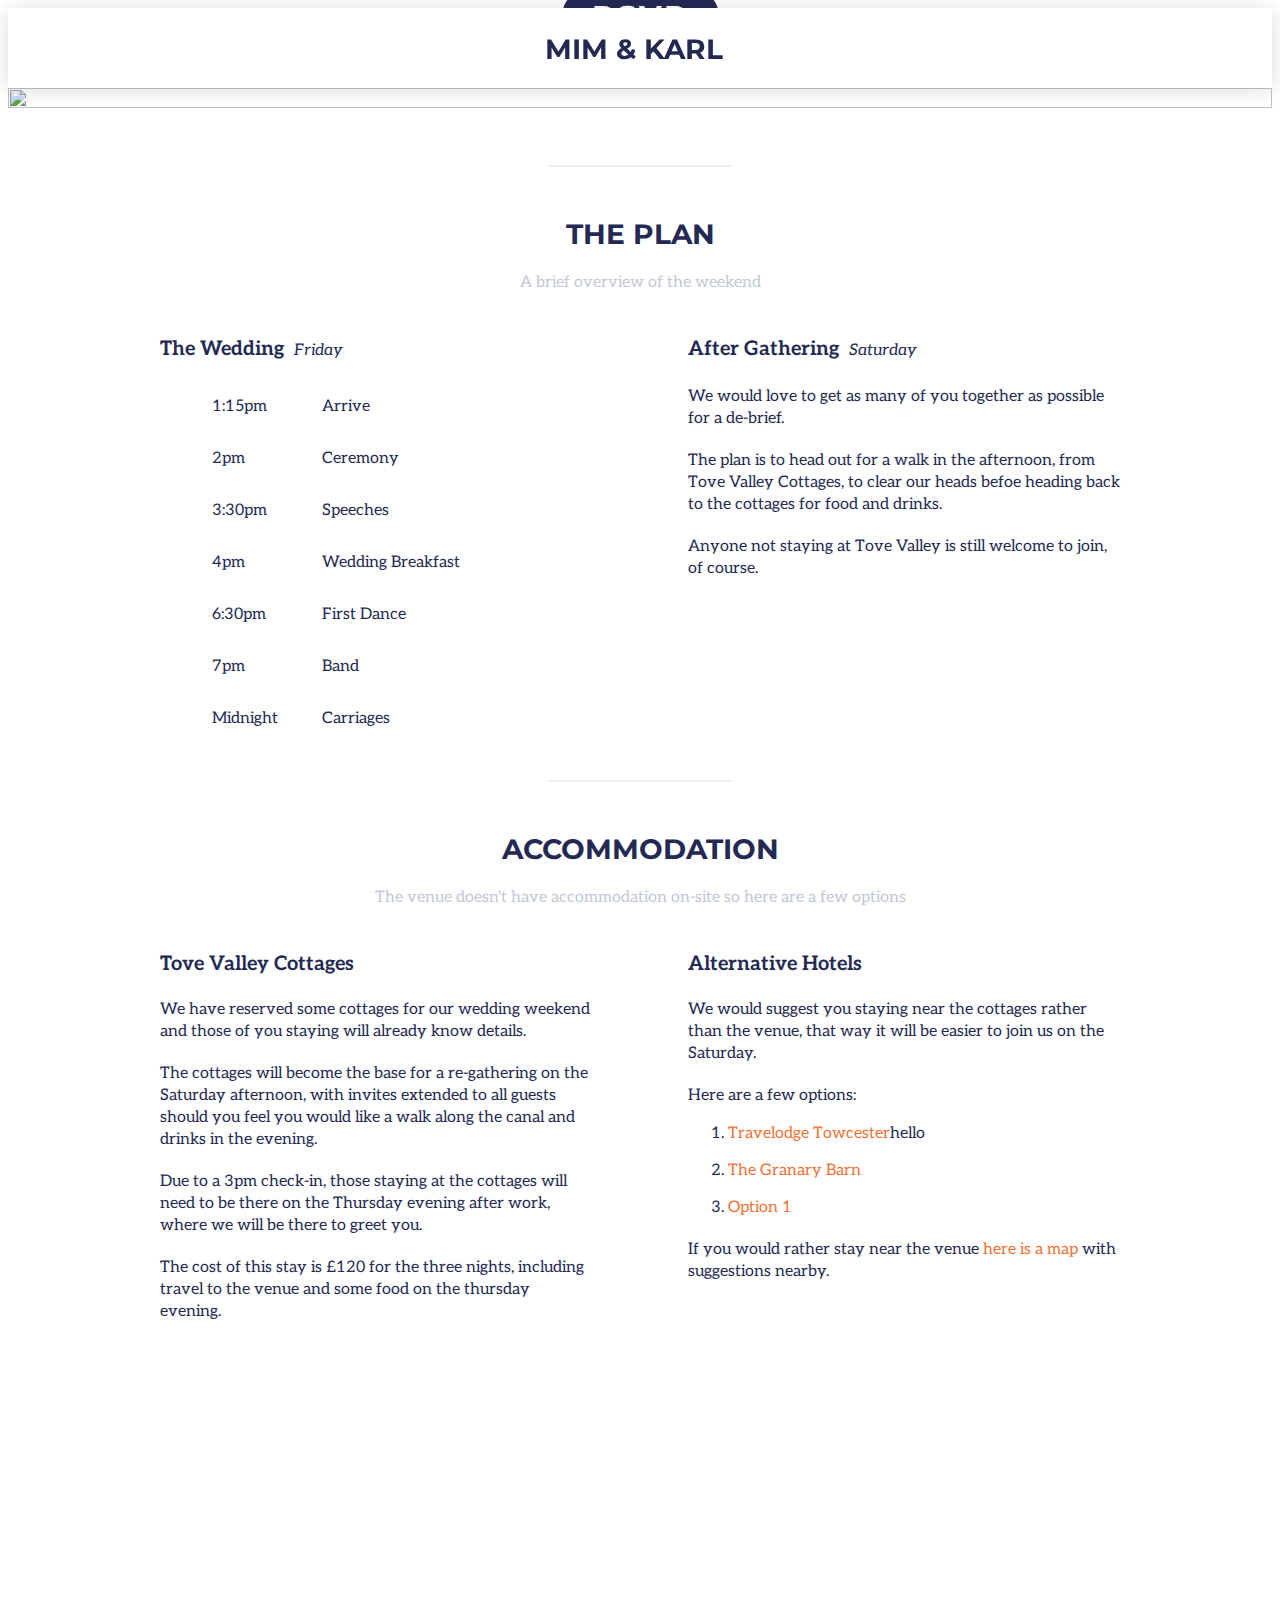
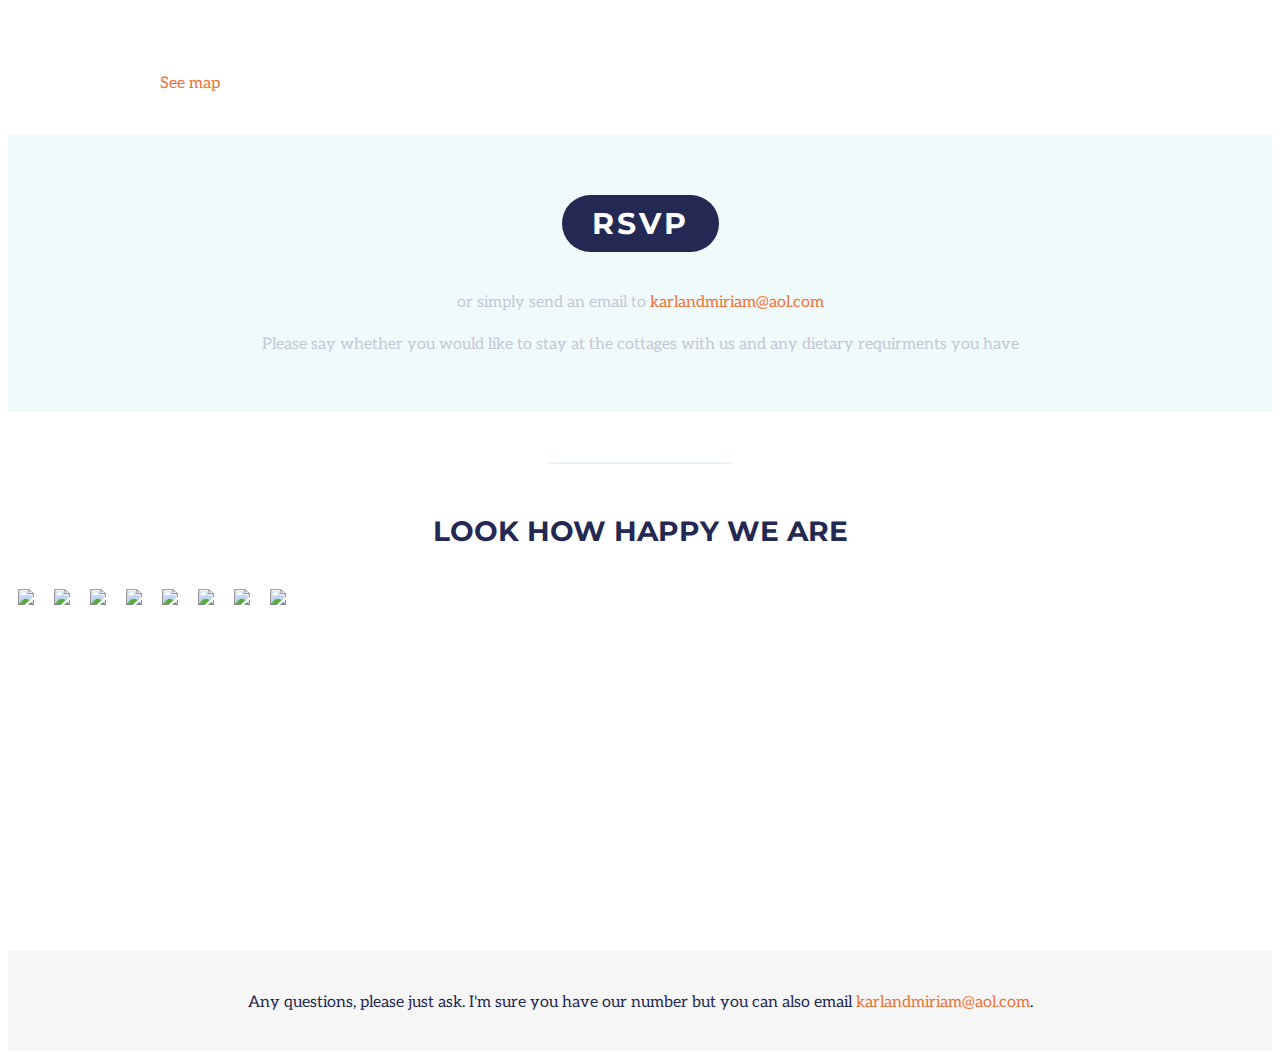
==== mimkarlwedding/index.html @ dcbc71f7 "Add files via upload" ====
<!DOCTYPE html>
<html lang="en" dir="ltr">
  <head>
    <meta charset="utf-8" name="viewport" content="width=device-width">
    <title>Mim & Karl's Wedding</title>
    <link rel="stylesheet" href="css/normalize.css">
    <link rel="stylesheet" href="css/styles.css">
  </head>
  <body>

    <div id="main-menu">
      <!-- <div class="main-menu-containers"><svg id="burger-menu"><path d="M20.2285714,17 L3.77142857,17 C3.06171429,17 3,17.447 3,18 C3,18.553 3.06171429,19 3.77142857,19 L20.2285714,19 C20.9382857,19 21,18.553 21,18 C21,17.447 20.9382857,17 20.2285714,17 Z M20.2285714,11 L3.77142857,11 C3.06171429,11 3,11.447 3,12 C3,12.553 3.06171429,13 3.77142857,13 L20.2285714,13 C20.9382857,13 21,12.553 21,12 C21,11.447 20.9382857,11 20.2285714,11 Z M3.77142857,7 L20.2285714,7 C20.9382857,7 21,6.553 21,6 C21,5.447 20.9382857,5 20.2285714,5 L3.77142857,5 C3.06171429,5 3,5.447 3,6 C3,6.553 3.06171429,7 3.77142857,7 Z"></path></svg></div> -->
      <div class="main-menu-containers"><div class="menu-icon"><i class="fa fa-bars" aria-hidden="true"></i></div></div>
      <div class="main-menu-containers"><h1><a class="page-title" href="index.html">MIM & KARL</a></h1></div>
      <div class="main-menu-containers"><div id="countdown"></div></div>
    </div>

    <div id="main-banner">
      <div class="button-text-container">
        <h3>Friday 9th April 2021<br>Dodmoor House<br>Northamptonshire<br>NN7 4TA</h3>
        <button>RSVP</button>
      </div>
      <img id="hero-image" src="images/CanalIllustrationOrangeBridge1copy@4x.png">
    </div>
  <div id="main-content-container">

    <div class="section-containers">
      <hr>
      <h2 class="section-titles">THE PLAN</h2>
      <p class="sub-title-centred">A brief overview of the weekend</p>
      <div class="content-container">
        <div class="plan-info-content"><h3>The Wedding<span class="h3-italics">Friday</span></h3>
          <div class="plan-info-timings"><i class="fa fa-bus" aria-hidden="true"></i><span class="plan-time">1:15pm</span><span>Arrive</span></div>
          <div class="plan-info-timings"><i class="fa fa-life-ring" aria-hidden="true"></i><span class="plan-time">2pm</span><span>Ceremony</span></div>
          <div class="plan-info-timings"><i class="fa fa-microphone" aria-hidden="true"></i><span class="plan-time">3:30pm</span><span>Speeches</span></div>
          <div class="plan-info-timings"><i class="fa fa-cutlery" aria-hidden="true"></i><span class="plan-time">4pm</span><span>Wedding Breakfast</span></div>
          <div class="plan-info-timings"><i class="fa fa-blind" aria-hidden="true"></i><span class="plan-time">6:30pm</span><span>First Dance</span></div>
          <div class="plan-info-timings"><i class="fa fa-music" aria-hidden="true"></i><span class="plan-time">7pm</span><span>Band</span></div>
          <div class="plan-info-timings"><i class="fa fa-ambulance" aria-hidden="true"></i><span class="plan-time">Midnight</span><span>Carriages</span></div>
        </div>
        <div class="plan-info-content"><h3>After Gathering<span class="h3-italics">Saturday</span></h3>
          <p>We would love to get as many of you together as possible for a de-brief.</p>
          <p>The plan is to head out for a walk in the afternoon, from Tove Valley Cottages, to clear our heads befoe heading back to the cottages for food and drinks.</p>
          <p>Anyone not staying at Tove Valley is still welcome to join, of course.</p>
        </div>
      </div>

    </div>
    <div class="section-containers">
      <hr>
      <h2 class="section-titles">ACCOMMODATION</h2>
      <p class="sub-title-centred">The venue doesn't have accommodation on-site so here are a few options</p>
      <div class="content-container">
        <div class="plan-info-content"><h3>Tove Valley Cottages</h3>
          <p>We have reserved some cottages for our wedding weekend and those of you staying will already know details.</p>
          <p>The cottages will become the base for a re-gathering on the Saturday afternoon, with invites extended to all guests should you feel you would like a walk along the canal and drinks in the evening.</p>
          <p>Due to a 3pm check-in, those staying at the cottages will need to be there on the Thursday evening after work, where we will be there to greet you. </p>
          <p>The cost of this stay is £120 for the three nights, including travel to the venue and some food on the thursday evening.</p>
          <div id="tove-valley-map"></div>
          <a target="_blank" href="https://www.google.com/maps/place/Tove+Valley+Farm+Cottages/@52.1204393,-0.9832647,14z/data=!4m10!3m9!1s0x0:0xd183953bbf5eb57c!5m4!1s2020-04-09!2i2!4m1!1i2!8m2!3d52.1247415!4d-0.963251">See map</a>
        </div>
        <div class="plan-info-content"><h3>Alternative Hotels</h3>
          <p>We would suggest you staying near the cottages rather than the venue, that way it will be easier to join us on the Saturday.</p>
          <p>Here are a few options:</p>
          <ol>
            <li class="body-list-items"><a target="_blank" href="https://www.travelodge.co.uk/hotels/185/Towcester-Silverstone-hotel?WT.tsrc=GHA_Organic&utm_campaign=GHA_Towcester%20Silverstone&utm_medium=GHA_Organic&utm_source=google">Travelodge Towcester</a><span>hello</span></li>
            <li class="body-list-items"><a target="_blank" href="http://thegranary.woodburcote.co.uk/">The Granary Barn</a></li>
            <li class="body-list-items"><a target="_blank" href="">Option 1</a></li>
          </ol>
          <p>If you would rather stay near the venue <a target="_blank" href="https://www.google.com/maps/place/Dodmoor+House/@52.2452768,-1.1174177,13.38z/data=!4m15!1m6!2m5!1sHotels!5m3!5m2!1s2020-04-09!2i2!3m7!1s0x0:0x5b02fd4a475112b7!5m2!1s2020-04-09!2i2!8m2!3d52.2418211!4d-1.085844">here is a map</a> with suggestions nearby.</p>
        </div>
      </div>

    </div>

  </div>
  <div class="button-container">
    <button href="">RSVP</button>
    <p class="sub-title-centred">or simply send an email to <a href="mailto:karlandmiriam@aol.com?subject=RSVP%20from &body=I would love to stay at Tove Valley Cottages with you both and my dietary requirementsare...">karlandmiriam@aol.com</a></p>
    <p class="sub-title-centred">Please say whether you would like to stay at the cottages with us and any dietary requirments you have</a></p>
  </div>
  <div class="section-containers">
  <hr>
  <h2 class="section-titles" id="img-carousel-title">LOOK HOW HAPPY WE ARE</h2>
  <!-- <p class="sub-title-centred">A brief overview of the weekend</p> -->
  </div>
  <div id="img-carousel-container">
    <img src="images/MKoslo.jpeg" class="img-carousel">
    <img src="images/MKsmart.jpeg" class="img-carousel">
    <img src="images/Photo 09-02-2020, 18 02 38.jpg" class="img-carousel">
    <img src="images/MKdears.jpeg" class="img-carousel">
    <img src="images/MKHJ.jpeg" class="img-carousel">
    <img src="images/MKTD.jpeg" class="img-carousel">
    <img src="images/MKwedding.jpeg" class="img-carousel">
    <img src="images/MKNYE.jpeg" class="img-carousel">
  </div>
  <footer>
    <p id="footer-content">Any questions, please just ask. I'm sure you have our number but you can also email <a href="mailto:karlandmiriam@aol.com?subject=RSVP%20from &body=I would love to stay at Tove Valley Cottages with you both and my dietary requirementsare...">karlandmiriam@aol.com</a>.</p>
  </footer>

  <script src="https://use.fontawesome.com/bb06c15f21.js"></script>
  <script src="scripts/scripts.js"></script>
  <script src="scripts/ToveMap.js"></script>
  <script src="https://maps.googleapis.com/maps/api/js?key=AIzaSyCocXfV9G1SlwTr33Lajk8lKqqXLWkkqEA&callback=initMap"></script>
  </body>
</html>
---- mimkarlwedding/css/styles.css ----
@import url('https://fonts.googleapis.com/css?family=Aleo:300,700|Montserrat:400,500,700&display=swap');



body {
  font-family: 'Aleo', serif;
  font-size: 16px;
  line-height: 22px;
  color: #232952;
  padding: 0;
  position: relative;
  padding-bottom: 100px;
  min-height: 100%;
}

.body-list-items {
  margin-top: 15px;

}

p {
  margin-top: 20px;
  /* display: inline-block; */
  /* padding-bottom: 30px; */
}

/* p.italic {
  font-style: italic;
} */

.italics {
  font-style: italic;
  font-size: 16px;
  font-weight: lighter;
}

.h3-italics {
  font-style: italic;
  font-size: 16px;
  font-weight: normal;
  margin-left: 10px;
}

a {
  color: #EE7235;
  text-decoration: none;
  transition: 0.4s;
}

a:hover {
  color: #B45847;
}

script {
  display: inline-block;
}

.page-title {
  color: #232952;
  vertical-align: middle;
}

.page-title:hover {
  color: #EE7235;
}

.section-titles {
  margin-top: 50px;
  margin-bottom: 20px;
  line-height: 35px;
}

h1 {
  font-family: 'Montserrat', sans-serif;
  text-align: center;
  font-size: 28px;
  margin: 0;
}

h2 {
  font-family: 'Montserrat', sans-serif;
  text-align: center;
  margin-top: 5px;
  margin-bottom: 10px;
  font-size: 28px;
}

h3 {
  /* font-family: 'Montserrat', sans-serif; */
  font-weight: bold;
  /* text-align: center; */
  margin: 0;
  font-size: 20px;
  line-height: 30px;
}

hr {
  margin-top: 50px;
  margin-bottom: 30px;
  border: 1px solid #EBF0F4;
  width: 180px;
}

.sub-title-centred {
  text-align: center;
  color: #C1C8D7;
}

button {
  font-family: 'Montserrat', sans-serif;
  font-weight: bold;
  letter-spacing: 3px;
  background-color: #232952;
  padding: 10px 30px;
  margin: 20px;
  border-radius: 30px;
  color: #fff;
  border: 0;
  font-size: 30px;
  transition: 0.4s;
}

footer {
  /* padding: 0 50px; */
  background-color: #F6F6F7;
  height: 100px;
  position: absolute;
  display: flex;
  flex-wrap: nowrap;
  align-items: center;
  justify-content: center;
  bottom: 0;
  width: 100%;
}

button:hover {
  background-color: #EE7235;
  box-shadow: 0 2px 20px rgba(26, 25, 52, 0.15);
}

.menu-button {
  background-color: #fff;
  border-radius: 200px;
}

.button-text-container {
  position: absolute;
  bottom: 50px;
  width: 100%;
  text-align: center;
}

.button-container {
  background-color: #F1FAFA;
  text-align: center;
  margin: 40px 0;
  padding: 40px 50px;
}

.rsvp-banner {
  text-align: center;
}

#main-menu {
  padding: 20px;
  min-height: 30px;
  background-color: #fff;
  box-shadow: 0 2px 20px rgba(26, 25, 52, 0.15);
  z-index: 1000;
  position: sticky;
  display: flex;
  flex-wrap: nowrap;
  align-items: center;
  top: 0;
}

.section-titles {
  padding-left: 50px;
  padding-right: 50px
}

#footer-content {
  max-width: 960px;
  /* width: 100%; */
  text-align: center;
}

.main-menu-containers {
  width: 33%;
}

#main-banner {
  width: 100%;
  position: relative;
}

#hero-image {
  z-index: 10;
  width: 100%;
  height: 100%
  /* background-size: cover; */
}

#main-content-container {
  max-width: 960px;
  text-align: center;
  margin: 0 auto;
  padding: 0 50px;
}

.section-containers {
  /* padding: 20px 0 80px 0; */
}

.content-container {
  display: flex;
  flex-wrap: nowrap;
  margin-top: 40px;
}

.plan-info-content:first-child {
  margin-right: 10%;
}

.plan-info-content {
  text-align: left;
  width: 50%;
}

.plan-info-timings {
  display: flex;
  flex-wrap: nowrap;
  align-items: center;
  margin: 30px 0 0 0;
}

.plan-time {
  width: 110px;
}

#img-carousel-container {
  display: flex;
  flex-wrap: nowrap;
  overflow: hidden;
  margin: 40px 0;
}

.img-carousel {
  height: 300px;
  margin: 0 10px;
}

#countdown {
  color: #EE7235;
  font-size: 20px;
  text-align: right;
}

.menu-icon {
  width: 40px;
  height: 40px;
  display: flex;
  align-items: center;
  justify-content: center;
  border-radius: 200px;
  text-align: center;
  transition: 0.4s;
}

.menu-icon:hover {
  background-color: #EBF0F4;
}

#tove-valley-map {
  min-height: 300px;
  margin: 40px 0 10px 0;
}

/* ICONS */

.fa {
  width: 32px;
  margin-right: 20px;
  text-align: center;
}

.fa-bars.fa {
  font-size: 22px;
  margin: 0;
}

.fa-bus.fa {
  font-size: 30px;
  color: #32B8B5;
}

.fa-life-ring.fa {
  font-size: 30px;
  color: #32B8B5;
}

.fa-cutlery.fa {
  font-size: 27px;
  color: #32B8B5;
}

.fa-microphone.fa {
  font-size: 30px;
  /* color: #C1C8D7; */
  color: #32B8B5;
}

.fa-blind.fa {
  font-size: 30px;
  /* color: #C1C8D7; */
  color: #32B8B5;
}

.fa-music.fa {
  font-size: 26px;
  /* color: #C1C8D7; */
  color: #32B8B5;
}

.fa-ambulance.fa {
  transform: scaleX(-1);
  font-size: 28px;
  /* color: #C1C8D7; */
  color: #32B8B5;
}


/* MEDIA QUERIES */

@media only screen
/* and (min-width : 414px) */
and (max-width : 960px) {

/* @media only screen and (max-width: 500px) { */

  body {
    /* background-color: lightblue; */
    width: 100%;
  }

  #main-menu {
    /* max-width: 768px; */
  }

  .main-menu-containers {
    /* flex-grow: 2; */
    width: 20%;
  }

  .main-menu-containers:nth-child(2) {
    /* flex-grow: 2; */
    width: 60%;
  }

  .section-titles {
    padding: 0;
  }

  #footer-content {
    /* max-width: 735px; */
  }

  #main-content-container {
    /* max-width: 735px; */
  }

  #hero-image {
    min-height: 300px;
    max-height: 500px;
    /* width: auto; */
  }

  #main-banner {
    min-height: 300px;
    max-height: 500px;
  }

  .content-container {
    flex-wrap: wrap;
  }

  #img-carousel-title {
    padding: 0 50px;
  }

  .plan-info-content {
    margin: 60px 0 0 0;
    width: 100%;
  }

  .plan-info-content:first-child {
    margin: 60px 0 0 0;
  }

  .img-carousel {
    height: 142px;
  }

  #countdown {
    display: none;
    font-size: 16px;
  }
}

@media only screen
/* and (min-width : 414px) */
and (max-width : 400px) {

  .page-title {
    font-size: 24px;
  }

  .section-titles {
    font-size: 24px;
  }

  .plan-time {
    width: 85px;
  }


}
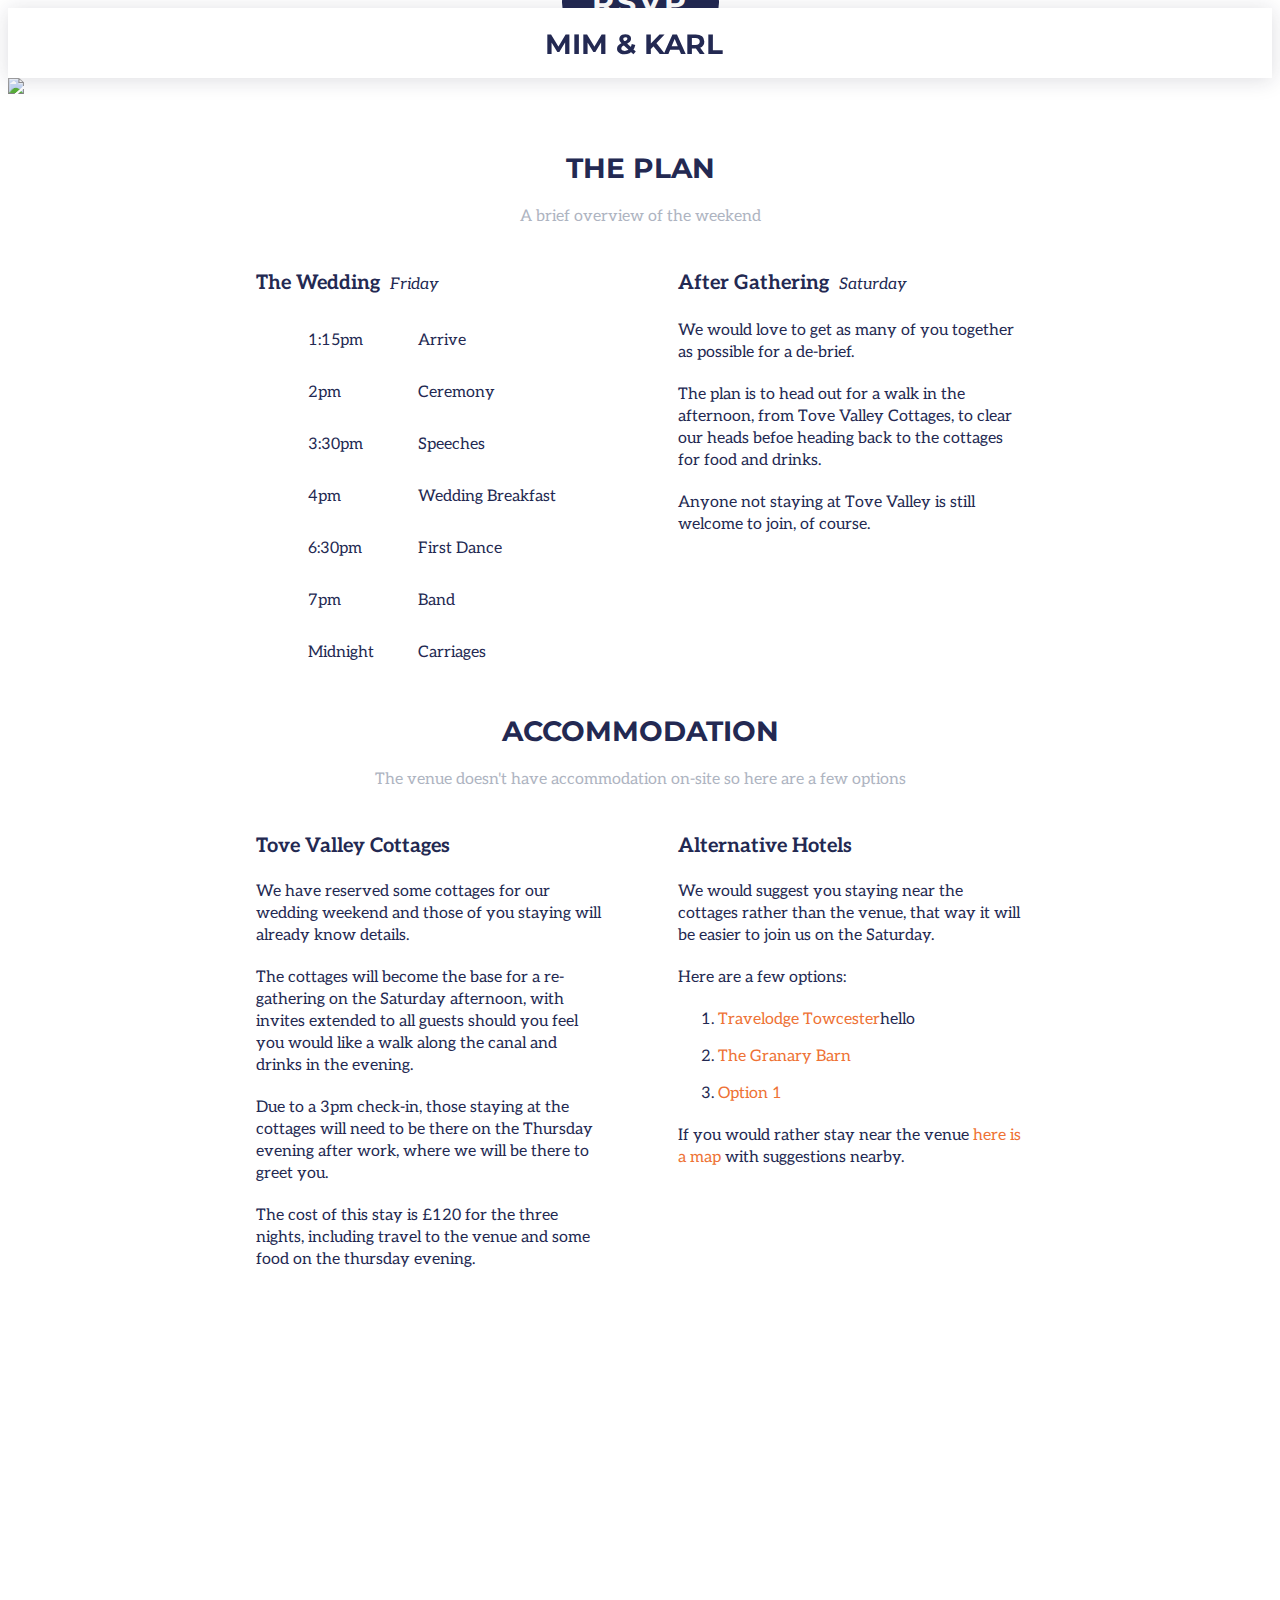
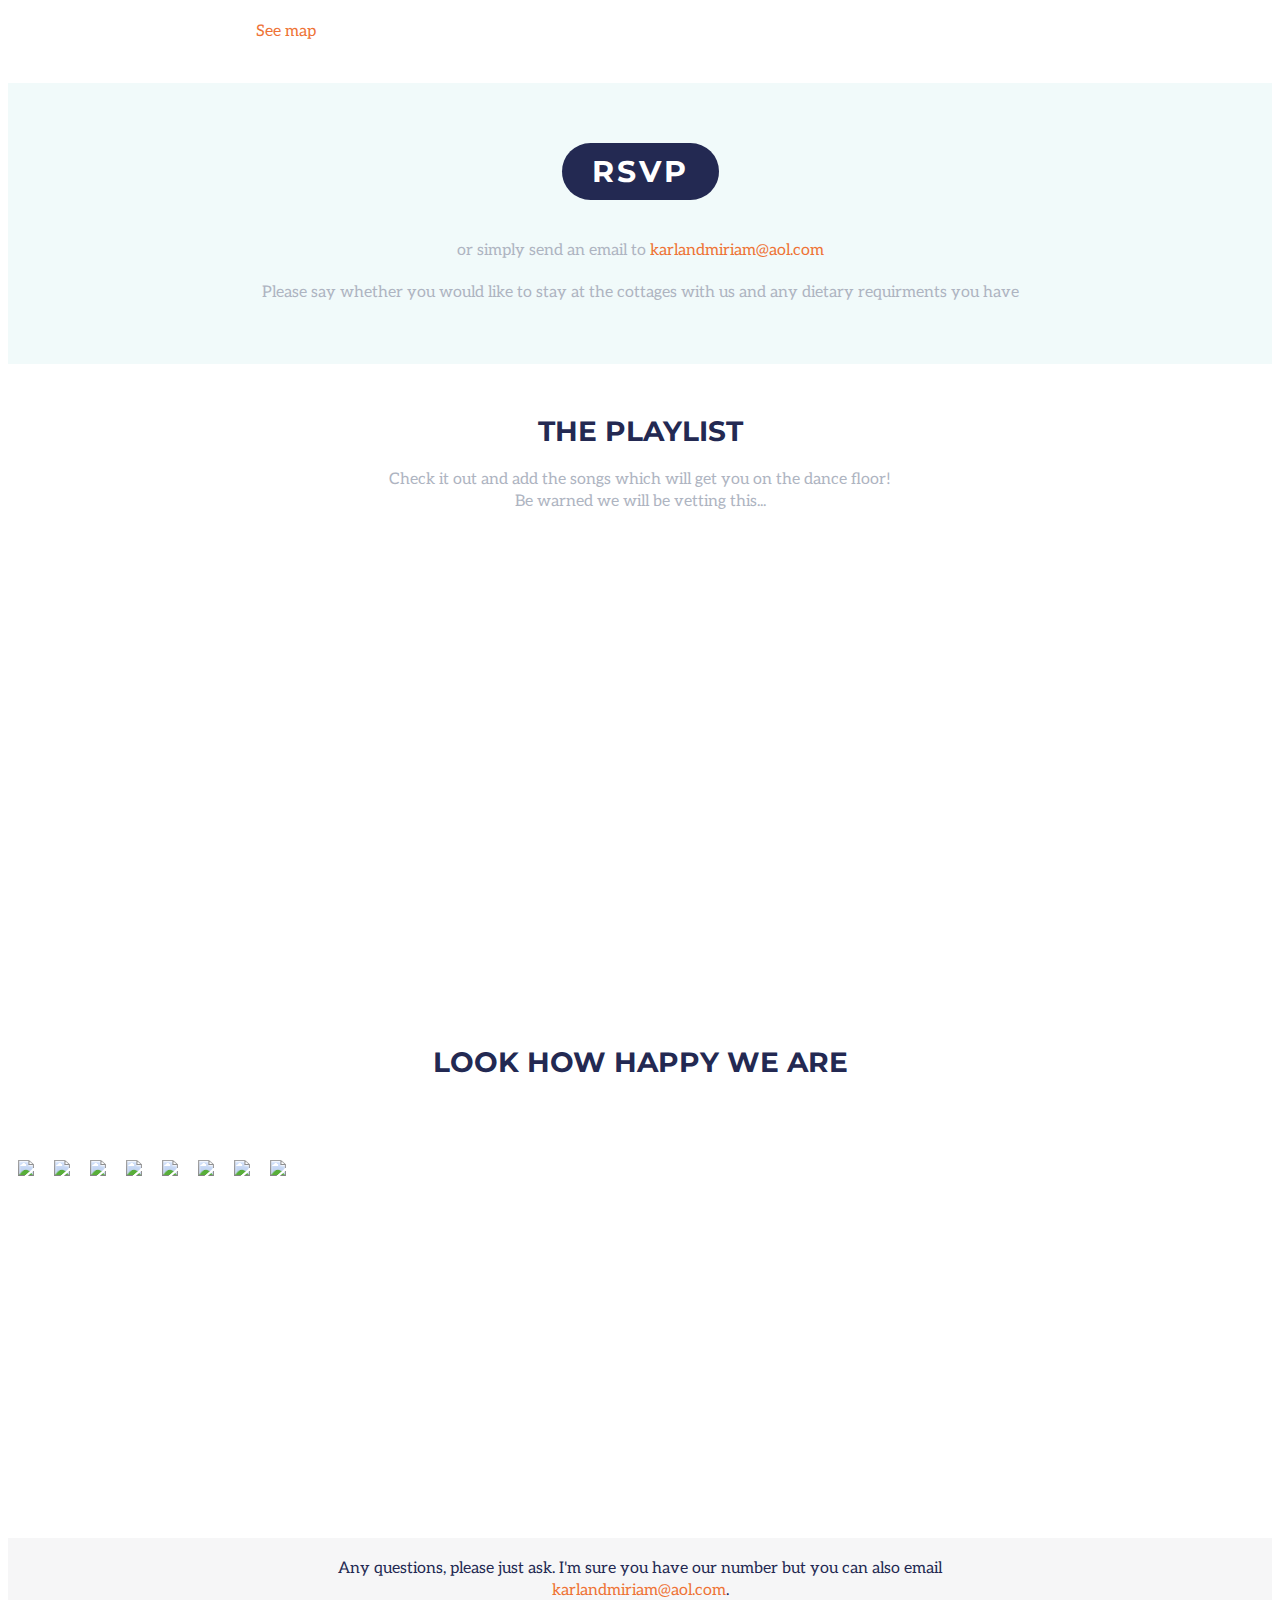
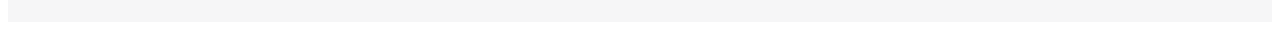
==== commit d952e1ab: "Add files via upload" ====
--- a/mimkarlwedding/index.html
+++ b/mimkarlwedding/index.html
@@ -7,6 +7,51 @@
     <link rel="stylesheet" href="css/styles.css">
   </head>
   <body>
+
+    <div id="modal">
+      <div id="modal-container">
+        <div id="modal-header">
+          <div class="main-menu-containers"></div>
+          <div class="main-menu-containers"><h2>RSVP</h2></div>
+          <div class="main-menu-containers"><i id="modal-cross" class="fa fa-times" aria-hidden="true"></i></div>
+        </div>
+        <div class="main-content-container">
+          <div class="section-containers">
+            <div class="form-row">
+              <form class="form-field-title">
+                <label for="fname1">First Name *</label><br>
+                <input id="fname1" type="text" class="form-field" placeholder="eg. Jane"></input>
+              </form>
+              <form class="form-field-title">
+                <label for="lname1">Last Name *</label><br>
+                <input id="lname1" type="text" class="form-field" placeholder="eg. Doe"></input>
+              </form>
+            </div>
+            <div class="form-row">
+              <form class="form-field-title">
+                <label for="fname2">First Name *</label><br>
+                <input id="fname2" type="text" class="form-field" placeholder="eg. John"></input>
+              </form>
+              <form class="form-field-title">
+                <label for="lname2">Last Name *</label><br>
+                <input id="lname2" type="text" class="form-field" placeholder="eg. Doe"></input>
+              </form>
+            </div>
+            <div class="form-row">
+              <form class="form-field-title">
+                <label for="diet">Dietary Requirements</label><br>
+                <input id="diet" type="text" class="form-field" placeholder="Yes, peanuts are the worst"></input>
+              </form>
+            </div>
+            <div class="spotify-playlist">
+              <label>While you're here, you can visit our Spotify playlist add any music which will get you on the dancefloor...</label><br>
+              <iframe class="spotify-playlist" src="https://open.spotify.com/embed/playlist/4zrevTdUh3MZ0hr7vyFdyW" frameborder="0" allowtransparency="true" allow="encrypted-media"></iframe>
+            </div>
+          </div>
+        </div>
+      </div>
+      <div id="modal-overlay"></div>
+    </div>
 
     <div id="main-menu">
       <!-- <div class="main-menu-containers"><svg id="burger-menu"><path d="M20.2285714,17 L3.77142857,17 C3.06171429,17 3,17.447 3,18 C3,18.553 3.06171429,19 3.77142857,19 L20.2285714,19 C20.9382857,19 21,18.553 21,18 C21,17.447 20.9382857,17 20.2285714,17 Z M20.2285714,11 L3.77142857,11 C3.06171429,11 3,11.447 3,12 C3,12.553 3.06171429,13 3.77142857,13 L20.2285714,13 C20.9382857,13 21,12.553 21,12 C21,11.447 20.9382857,11 20.2285714,11 Z M3.77142857,7 L20.2285714,7 C20.9382857,7 21,6.553 21,6 C21,5.447 20.9382857,5 20.2285714,5 L3.77142857,5 C3.06171429,5 3,5.447 3,6 C3,6.553 3.06171429,7 3.77142857,7 Z"></path></svg></div> -->
@@ -18,12 +63,12 @@
     <div id="main-banner">
       <div class="button-text-container">
         <h3>Friday 9th April 2021<br>Dodmoor House<br>Northamptonshire<br>NN7 4TA</h3>
-        <button>RSVP</button>
+        <button id="RSVP-button">RSVP</button>
       </div>
       <img id="hero-image" src="images/CanalIllustrationOrangeBridge1copy@4x.png">
     </div>
-  <div id="main-content-container">
-
+  <div class="main-content-container">
+    <div id="arrow-down"><i class="fa fa-arrow-circle-o-down" aria-hidden="true"></i></div> 
     <div class="section-containers">
       <hr>
       <h2 class="section-titles">THE PLAN</h2>
@@ -75,14 +120,27 @@
 
   </div>
   <div class="button-container">
-    <button href="">RSVP</button>
+    <button id="RSVP-button-2">RSVP</button>
     <p class="sub-title-centred">or simply send an email to <a href="mailto:karlandmiriam@aol.com?subject=RSVP%20from &body=I would love to stay at Tove Valley Cottages with you both and my dietary requirementsare...">karlandmiriam@aol.com</a></p>
     <p class="sub-title-centred">Please say whether you would like to stay at the cottages with us and any dietary requirments you have</a></p>
+  </div>
+  <div class="main-content-container">
+    <div class="section-containers">
+      <hr>
+      <h2 class="section-titles">THE PLAYLIST</h2>
+      <p class="sub-title-centred">Check it out and add the songs which will get you on the dance floor!<br>Be warned we will  be vetting this...</p>
+      <!-- <p class="sub-title-centred">Bear in mind we will be vetting them!</p> -->
+        <!-- <div id="spotify-playlist-container"> -->
+          <iframe class="spotify-playlist" src="https://open.spotify.com/embed/playlist/4zrevTdUh3MZ0hr7vyFdyW" frameborder="0" allowtransparency="true" allow="encrypted-media"></iframe>
+        <!-- </div> -->
+    </div>
   </div>
   <div class="section-containers">
   <hr>
   <h2 class="section-titles" id="img-carousel-title">LOOK HOW HAPPY WE ARE</h2>
   <!-- <p class="sub-title-centred">A brief overview of the weekend</p> -->
+  <div class="content-container">
+  </div>
   </div>
   <div id="img-carousel-container">
     <img src="images/MKoslo.jpeg" class="img-carousel">
@@ -99,7 +157,8 @@
   </footer>
 
   <script src="https://use.fontawesome.com/bb06c15f21.js"></script>
-  <script src="scripts/scripts.js"></script>
+  <script src="scripts/countdown.js"></script>
+  <script src="scripts/modal.js"></script>
   <script src="scripts/ToveMap.js"></script>
   <script src="https://maps.googleapis.com/maps/api/js?key=AIzaSyCocXfV9G1SlwTr33Lajk8lKqqXLWkkqEA&callback=initMap"></script>
   </body>
--- a/mimkarlwedding/css/styles.css
+++ b/mimkarlwedding/css/styles.css
@@ -18,8 +18,76 @@
 
 }
 
+#modal {
+  width: 100%;
+  height: 100vh;
+  position: fixed;
+  z-index: 3000;
+  display: none;
+  justify-content: center;
+  align-items: center;
+}
+
+#modal-overlay {
+  width: 100%;
+  height: 100%;
+  background-color: #1f2238;
+  opacity: 0.5;
+  z-index: 1900;
+  position: absolute;
+  /* display: none; */
+}
+
+#modal-container {
+  max-height: 80vh;
+  width: 800px;
+  background-color: #fff;
+  position: absolute;
+  z-index: 2000;
+  padding: 30px 20px;
+  overflow: scroll;
+  /* border-radius: 10px; */
+}
+
+.form-row {
+  display: flex;
+  flex-wrap: nowrap;
+}
+
+.form-field-title {
+  width: 100%;
+  margin-top: 20px;
+  /* display: flex; */
+}
+
+.form-field {
+  display: flex;
+  height: 35px;
+  width: 100%;
+  background-color: #f3f6f9;
+  border: 3px solid #EBF0F4;
+  border-radius: 6px;
+  margin: 10px 0;
+  text-indent: 15px;
+}
+
+input:focus {
+  border: 3px solid #dde3e8;
+  background-color: #fff;
+  outline: 0;
+}
+
+::placeholder {
+  color: #8f909a;
+  /* margin-left: 15px; */
+}
+
+label {
+  text-indent: 10px;
+}
+
 p {
-  margin-top: 20px;
+  margin: 20px 0;
   /* display: inline-block; */
   /* padding-bottom: 30px; */
 }
@@ -101,9 +169,13 @@
   width: 180px;
 }
 
+hr:first-child {
+  display: none;
+}
+
 .sub-title-centred {
   text-align: center;
-  color: #C1C8D7;
+  color: #aeb4c1;
 }
 
 button {
@@ -123,7 +195,7 @@
 footer {
   /* padding: 0 50px; */
   background-color: #F6F6F7;
-  height: 100px;
+  /* height: 100px; */
   position: absolute;
   display: flex;
   flex-wrap: nowrap;
@@ -174,13 +246,24 @@
   top: 0;
 }
 
+#modal-header {
+  display: flex;
+  flex-flow: nowrap;
+  height: 30px;
+  /* align-items: center; */
+}
+
+#modal-cross:hover {
+  color: #232952;
+}
+
 .section-titles {
   padding-left: 50px;
   padding-right: 50px
 }
 
 #footer-content {
-  max-width: 960px;
+  max-width: 768px;
   /* width: 100%; */
   text-align: center;
 }
@@ -195,31 +278,27 @@
 }
 
 #hero-image {
-  z-index: 10;
-  width: 100%;
-  height: 100%
+  width: 100%;
+  max-height: 50vh;
+  object-fit: cover;
   /* background-size: cover; */
 }
 
-#main-content-container {
-  max-width: 960px;
-  text-align: center;
+.main-content-container {
+  max-width: 768px;
+  /* text-align: center; */
   margin: 0 auto;
   padding: 0 50px;
 }
 
 .section-containers {
-  /* padding: 20px 0 80px 0; */
+  /* padding: 0 30px; */
 }
 
 .content-container {
   display: flex;
   flex-wrap: nowrap;
   margin-top: 40px;
-}
-
-.plan-info-content:first-child {
-  margin-right: 10%;
 }
 
 .plan-info-content {
@@ -227,6 +306,20 @@
   width: 50%;
 }
 
+.plan-info-content:first-child {
+  margin-right: 10%;
+}
+
+.form-field-title:nth-child(2) {
+  margin-left: 30px;
+}
+
+.spotify-playlist {
+  min-height: 415px;
+  width: 100%;
+  margin: 20px auto;
+}
+
 .plan-info-timings {
   display: flex;
   flex-wrap: nowrap;
@@ -241,7 +334,7 @@
 #img-carousel-container {
   display: flex;
   flex-wrap: nowrap;
-  overflow: hidden;
+  overflow: scroll;
   margin: 40px 0;
 }
 
@@ -259,7 +352,7 @@
 .menu-icon {
   width: 40px;
   height: 40px;
-  display: flex;
+  display: none;
   align-items: center;
   justify-content: center;
   border-radius: 200px;
@@ -276,6 +369,10 @@
   margin: 40px 0 10px 0;
 }
 
+#arrow-down {
+  display: none;
+}
+
 /* ICONS */
 
 .fa {
@@ -287,6 +384,21 @@
 .fa-bars.fa {
   font-size: 22px;
   margin: 0;
+
+}
+
+.fa-arrow-circle-o-down.fa {
+  font-size: 50px;
+  margin: 0;
+  color: #e6ecf1;
+}
+
+.fa-times.fa {
+  font-size: 30px;
+  margin: 0;
+  float: right;
+  color: #aeb4c1;
+  transition: 0.4s;
 }
 
 .fa-bus.fa {
@@ -306,26 +418,26 @@
 
 .fa-microphone.fa {
   font-size: 30px;
-  /* color: #C1C8D7; */
+  /* color: #aeb4c1; */
   color: #32B8B5;
 }
 
 .fa-blind.fa {
   font-size: 30px;
-  /* color: #C1C8D7; */
+  /* color: #aeb4c1; */
   color: #32B8B5;
 }
 
 .fa-music.fa {
   font-size: 26px;
-  /* color: #C1C8D7; */
+  /* color: #aeb4c1; */
   color: #32B8B5;
 }
 
 .fa-ambulance.fa {
   transform: scaleX(-1);
   font-size: 28px;
-  /* color: #C1C8D7; */
+  /* color: #aeb4c1; */
   color: #32B8B5;
 }
 
@@ -334,19 +446,21 @@
 
 @media only screen
 /* and (min-width : 414px) */
-and (max-width : 960px) {
+and (max-width : 768px) {
 
 /* @media only screen and (max-width: 500px) { */
+
+  #modal-container {
+    width: 100vw;
+    max-height: 93vh;
+    position: relative;
+  }
 
   body {
     /* background-color: lightblue; */
     width: 100%;
   }
 
-  #main-menu {
-    /* max-width: 768px; */
-  }
-
   .main-menu-containers {
     /* flex-grow: 2; */
     width: 20%;
@@ -361,23 +475,24 @@
     padding: 0;
   }
 
-  #footer-content {
-    /* max-width: 735px; */
-  }
-
-  #main-content-container {
-    /* max-width: 735px; */
-  }
-
   #hero-image {
-    min-height: 300px;
-    max-height: 500px;
+    max-height: 80vh;
+    height: 78vh;
+    /* min-height: 55vh; */
+    /* max-height: 500px; */
     /* width: auto; */
   }
 
+  #arrow-down {
+    display: flex;
+    justify-content: center;
+    align-items: center;
+    height: 10vh;
+  }
+
   #main-banner {
-    min-height: 300px;
-    max-height: 500px;
+    /* min-height: 300px; */
+    /* max-height: 500px; */
   }
 
   .content-container {
@@ -397,6 +512,10 @@
     margin: 60px 0 0 0;
   }
 
+  .spotify-playlist {
+    width: 100%;
+  }
+
   .img-carousel {
     height: 142px;
   }
@@ -408,6 +527,19 @@
 }
 
 @media only screen
+
+and (max-width : 660px) {
+
+  .form-row {
+    flex-wrap: wrap;
+  }
+
+  .form-field-title:nth-child(2) {
+    margin-left: 0;
+  }
+}
+
+@media only screen
 /* and (min-width : 414px) */
 and (max-width : 400px) {
 
@@ -423,5 +555,9 @@
     width: 85px;
   }
 
-
-}
+  .main-content-container {
+    padding: 0 20px;
+  }
+
+
+}
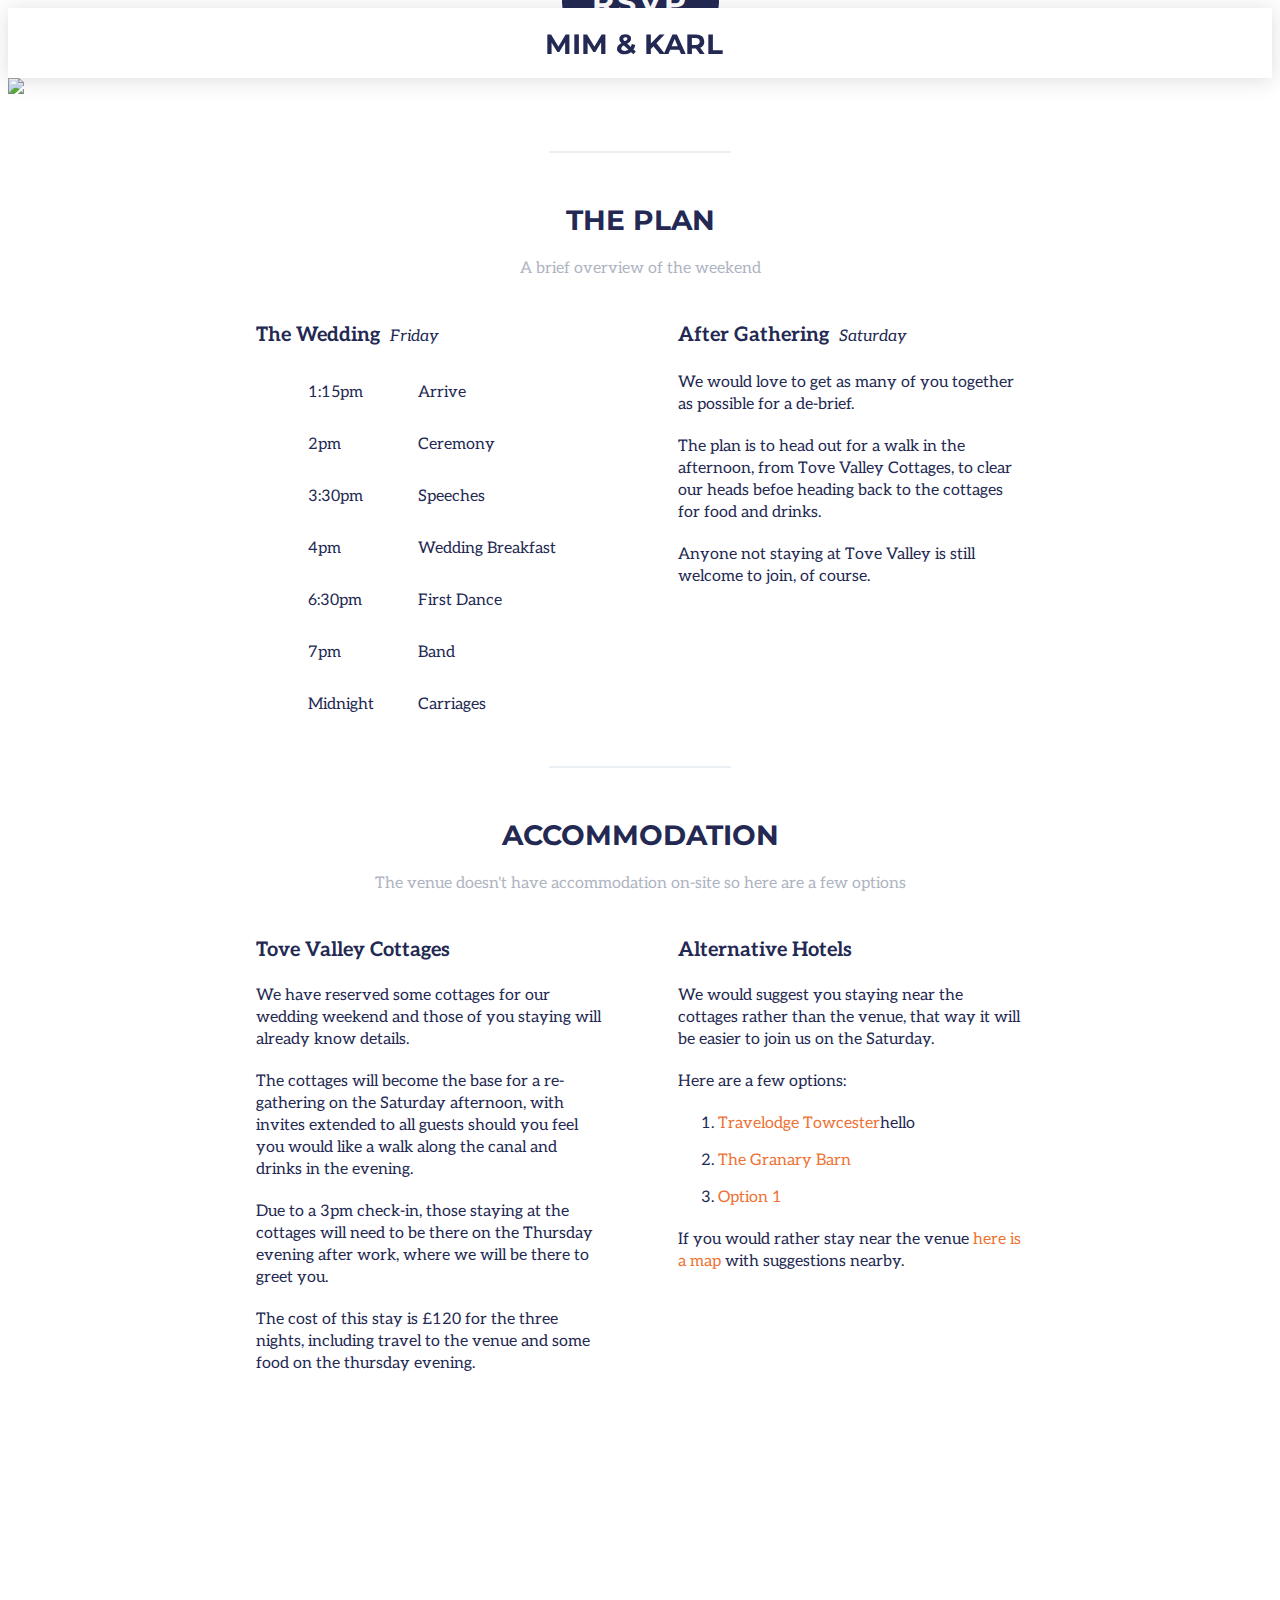
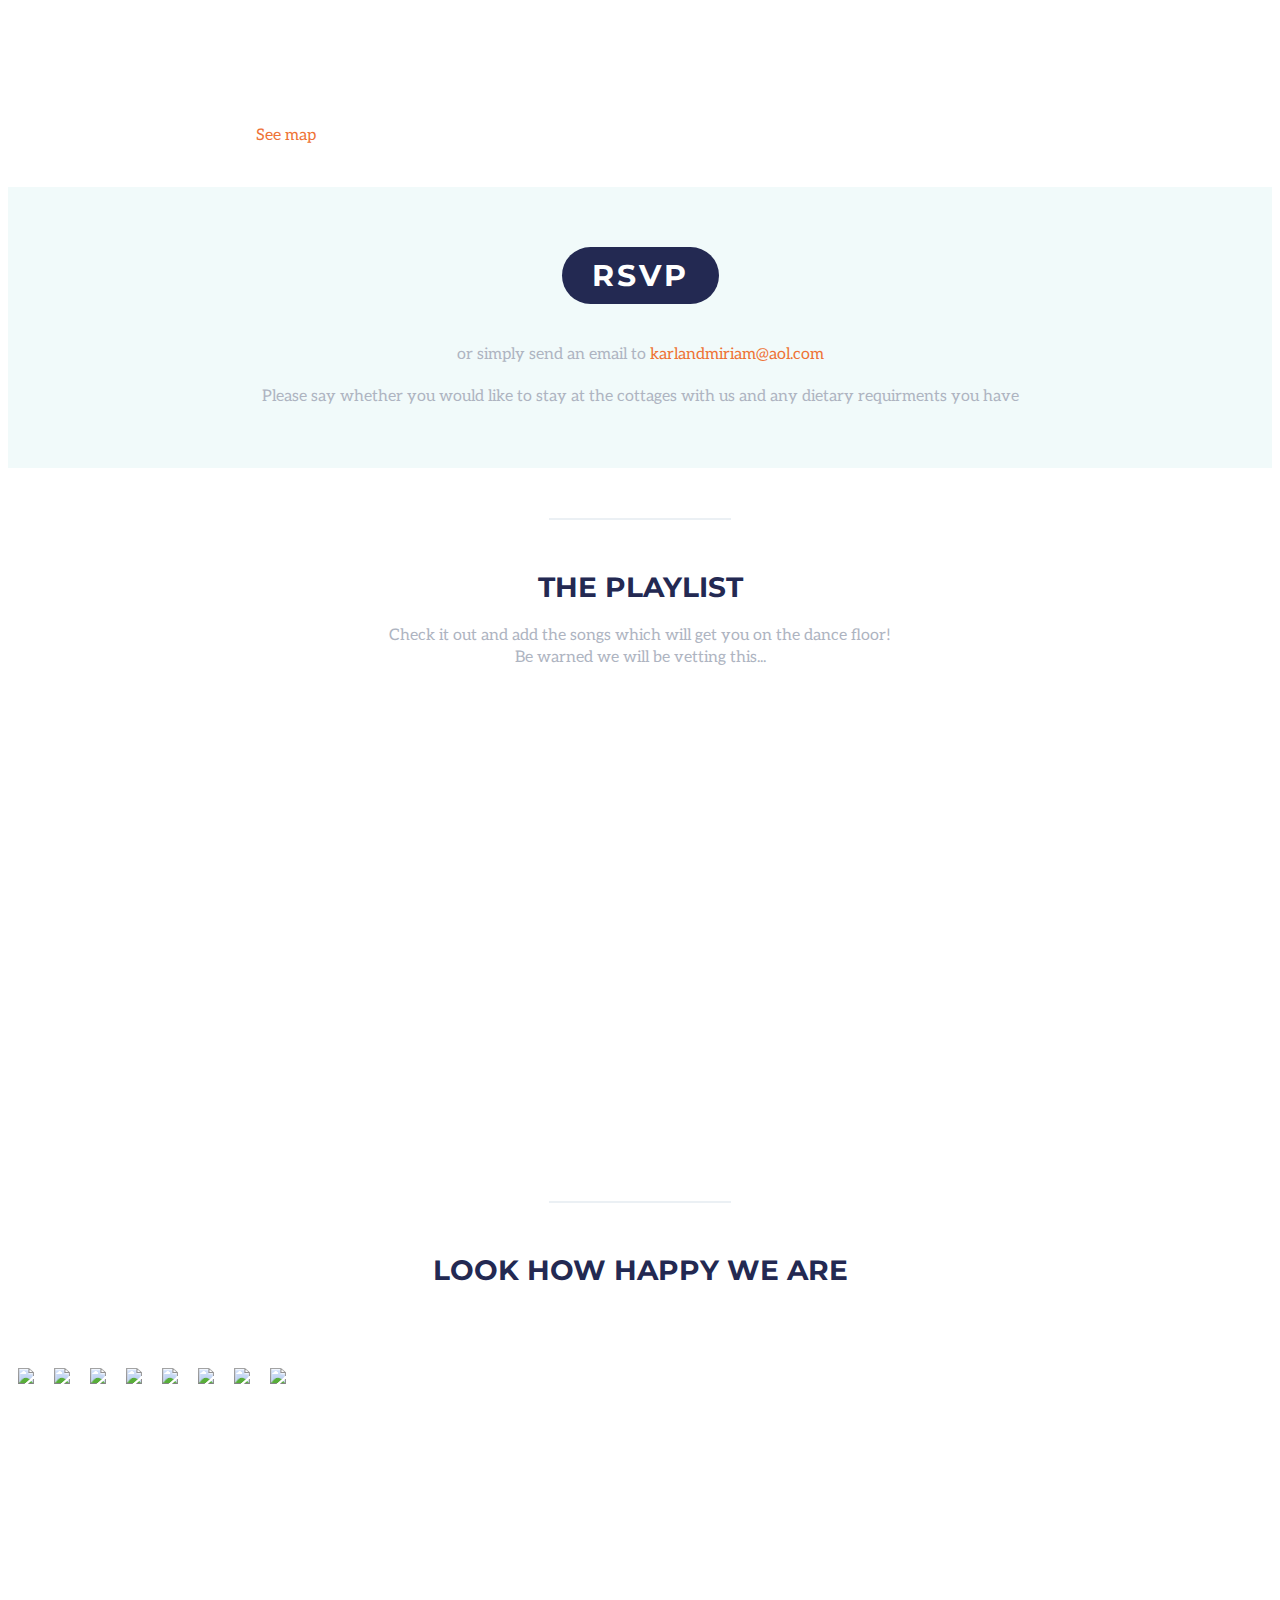
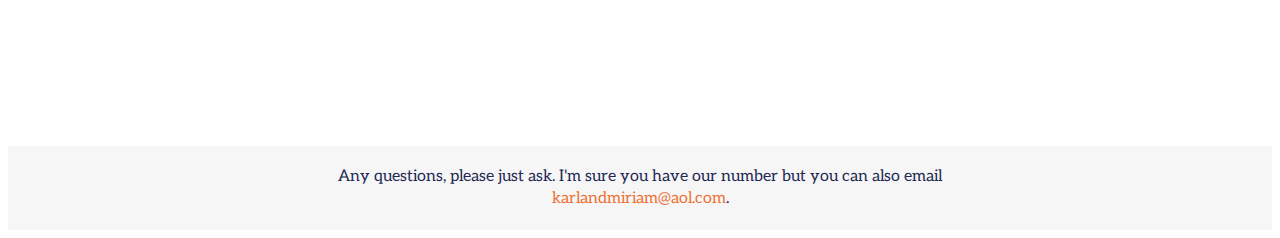
==== commit 7a5ccada: "Add files via upload" ====
--- a/mimkarlwedding/index.html
+++ b/mimkarlwedding/index.html
@@ -28,6 +28,9 @@
               </form>
             </div>
             <div class="form-row">
+              <a id="add-person-button"><i class="fa fa-plus-circle" aria-hidden="true"></i>RSVP for two</a>
+            </div>
+            <div class="form-row" id="person2">
               <form class="form-field-title">
                 <label for="fname2">First Name *</label><br>
                 <input id="fname2" type="text" class="form-field" placeholder="eg. John"></input>
@@ -35,6 +38,12 @@
               <form class="form-field-title">
                 <label for="lname2">Last Name *</label><br>
                 <input id="lname2" type="text" class="form-field" placeholder="eg. Doe"></input>
+              </form>
+            </div>
+            <div class="form-row">
+              <form class="form-field-title">
+                <input id="accomm-check" type="checkbox" class="check-box"></input>
+                <label for="accomm-check">I / We would love to join you at Tove Valley Cottages</label>
               </form>
             </div>
             <div class="form-row">
@@ -68,7 +77,7 @@
       <img id="hero-image" src="images/CanalIllustrationOrangeBridge1copy@4x.png">
     </div>
   <div class="main-content-container">
-    <div id="arrow-down"><i class="fa fa-arrow-circle-o-down" aria-hidden="true"></i></div> 
+    <div id="arrow-down"><i class="fa fa-arrow-circle-o-down" aria-hidden="true"></i></div>
     <div class="section-containers">
       <hr>
       <h2 class="section-titles">THE PLAN</h2>
--- a/mimkarlwedding/css/styles.css
+++ b/mimkarlwedding/css/styles.css
@@ -62,16 +62,34 @@
 
 .form-field {
   display: flex;
-  height: 35px;
+  height: 40px;
   width: 100%;
   background-color: #f3f6f9;
   border: 3px solid #EBF0F4;
+  box-sizing: border-box;
   border-radius: 6px;
   margin: 10px 0;
-  text-indent: 15px;
+  text-indent: 12px;
+  transition: 0.4s;
+}
+
+.check-box {
+  /* width: 40px; */
+  /* height: 40px; */
+  background-color: #f3f6f9;
+  border: 3px solid #EBF0F4;
+  box-sizing: border-box;
+  border-radius: 6px;
+  margin: 10px 0;
+  transition: 0.4s;
+}
+
+input:hover {
+  border: 3px solid #dde3e8;
 }
 
 input:focus {
+  /* -webkit-appearance: none; */
   border: 3px solid #dde3e8;
   background-color: #fff;
   outline: 0;
@@ -82,8 +100,13 @@
   /* margin-left: 15px; */
 }
 
-label {
-  text-indent: 10px;
+#person2 {
+  display: none;
+}
+
+#add-person-button {
+  display: flex;
+  align-content: center;
 }
 
 p {
@@ -169,9 +192,9 @@
   width: 180px;
 }
 
-hr:first-child {
+/* hr:first-child {
   display: none;
-}
+} */
 
 .sub-title-centred {
   text-align: center;
@@ -279,7 +302,7 @@
 
 #hero-image {
   width: 100%;
-  max-height: 50vh;
+  max-height: 60vh;
   object-fit: cover;
   /* background-size: cover; */
 }
@@ -388,6 +411,7 @@
 }
 
 .fa-arrow-circle-o-down.fa {
+  width: 50px;
   font-size: 50px;
   margin: 0;
   color: #e6ecf1;
@@ -401,6 +425,12 @@
   transition: 0.4s;
 }
 
+.fa-plus-circle.fa {
+  width: 20px;
+  font-size: 20px;
+  margin: 0 6px 0 0;
+}
+
 .fa-bus.fa {
   font-size: 30px;
   color: #32B8B5;
@@ -456,6 +486,10 @@
     position: relative;
   }
 
+  #modal-overlay {
+    display: none;
+  }
+
   body {
     /* background-color: lightblue; */
     width: 100%;
@@ -477,7 +511,7 @@
 
   #hero-image {
     max-height: 80vh;
-    height: 78vh;
+    height: 65vh;
     /* min-height: 55vh; */
     /* max-height: 500px; */
     /* width: auto; */
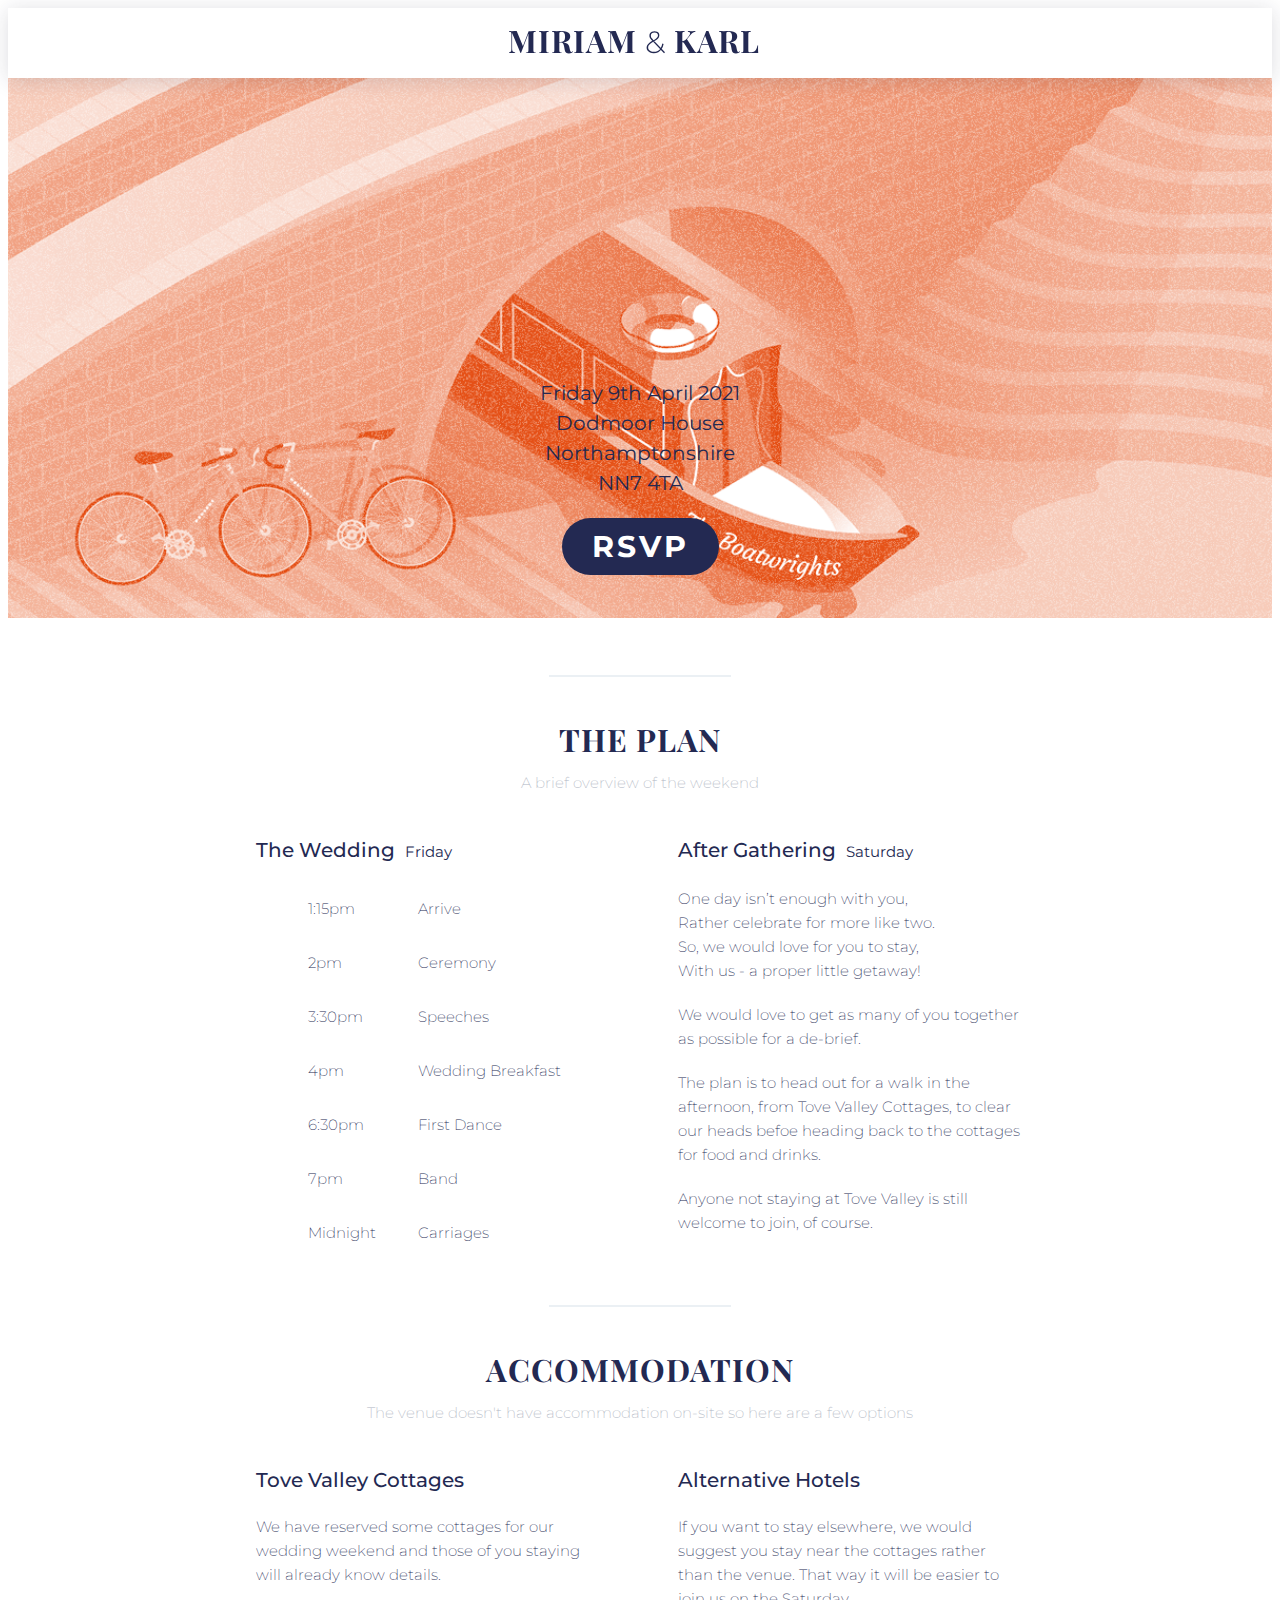
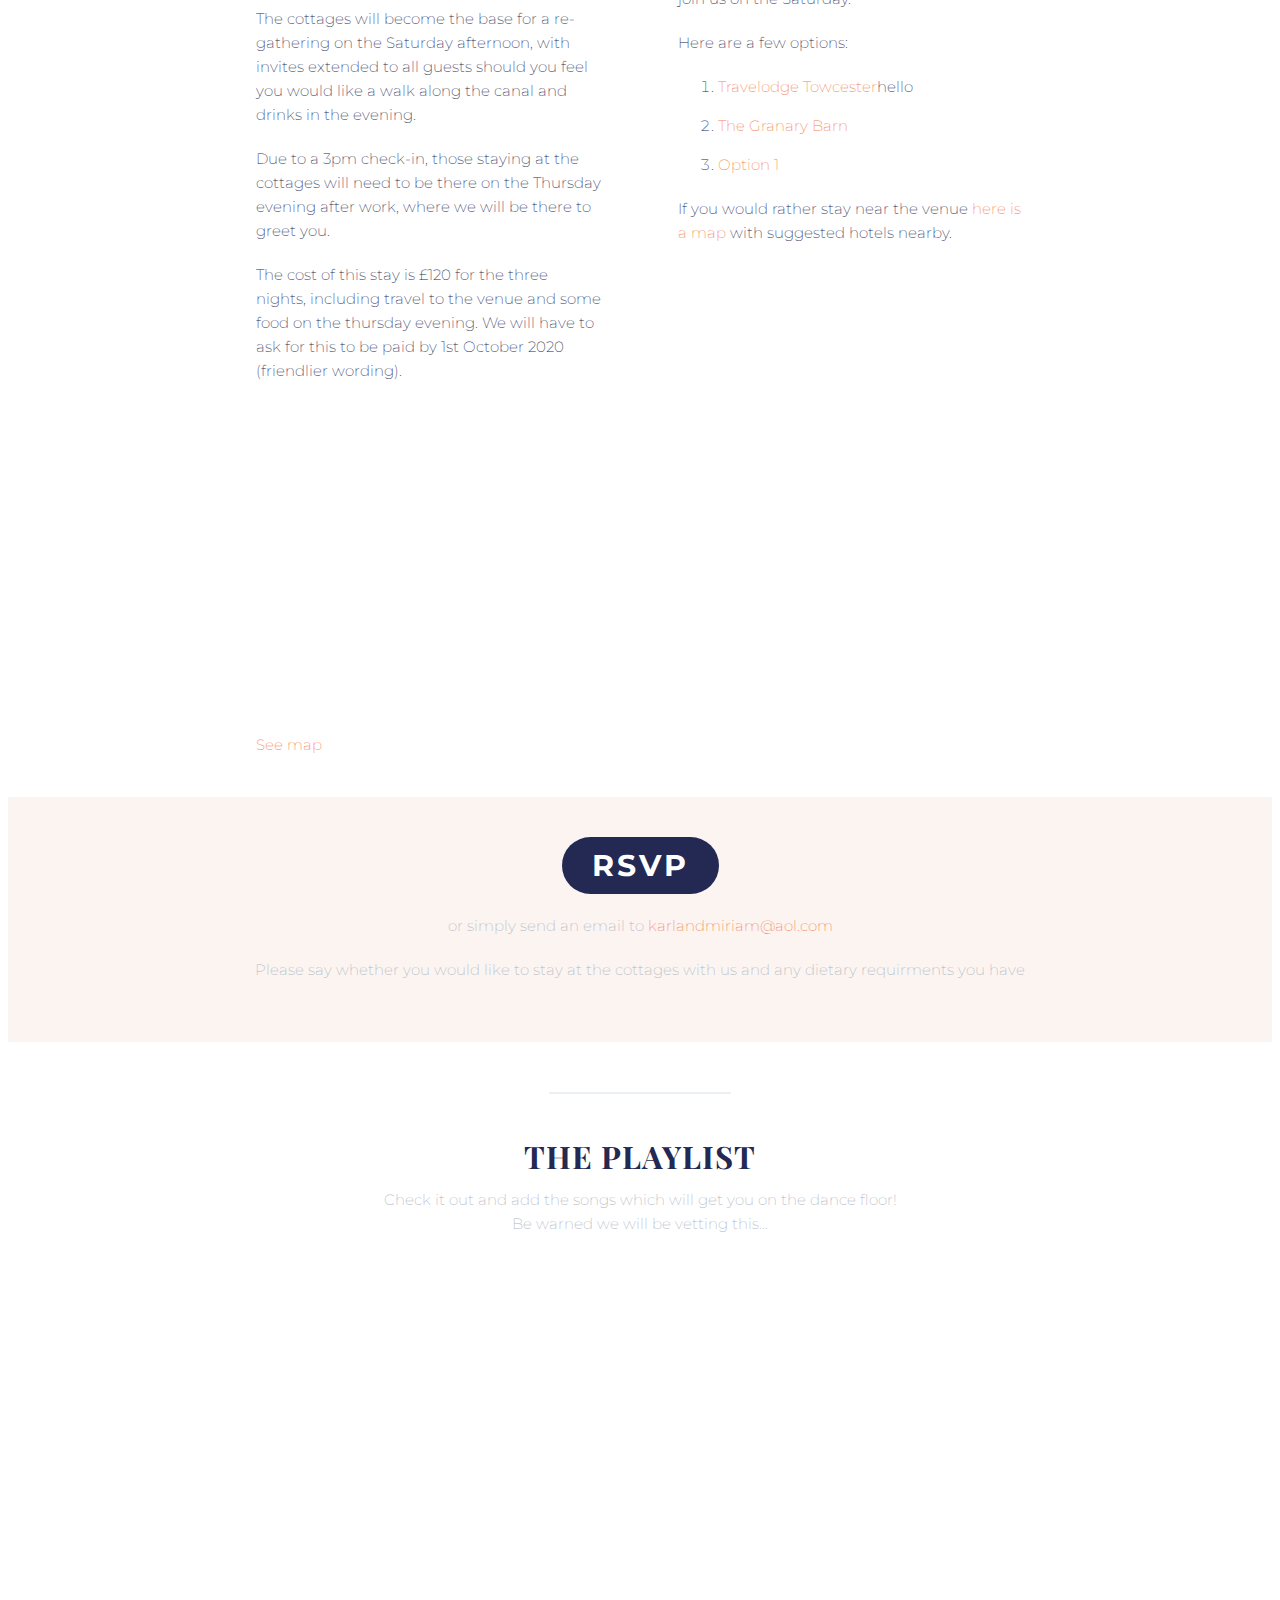
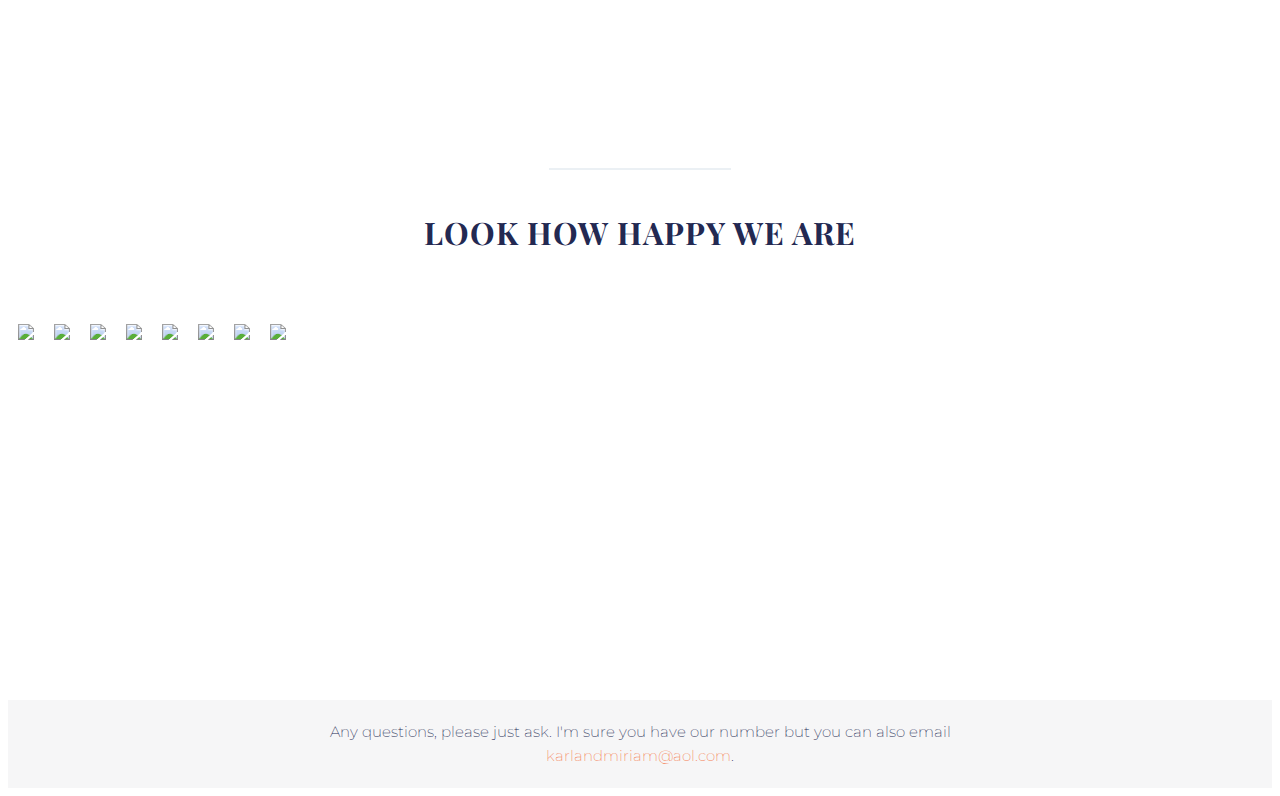
==== commit 83f29ecf: "Add files via upload" ====
--- a/mimkarlwedding/index.html
+++ b/mimkarlwedding/index.html
@@ -8,8 +8,14 @@
   </head>
   <body>
 
+    <!-- MODAL THANKS -->
+    <div class="thankyou_message">
+    </div>
+
+    <!-- MODAL WITH FORM -->
     <div id="modal">
       <div id="modal-container">
+        <form class="gform" method="POST" data-email="karlandmiriam@aol.com" action="https://script.google.com/macros/s/AKfycbzeSP77ScG3VAZox0bh2FZ5YtU5H-s4JhUKP76XKqcOpCYN2Yw/exec">
         <div id="modal-header">
           <div class="main-menu-containers"></div>
           <div class="main-menu-containers"><h2>RSVP</h2></div>
@@ -18,63 +24,79 @@
         <div class="main-content-container">
           <div class="section-containers">
             <div class="form-row">
-              <form class="form-field-title">
-                <label for="fname1">First Name *</label><br>
-                <input id="fname1" type="text" class="form-field" placeholder="eg. Jane"></input>
-              </form>
-              <form class="form-field-title">
-                <label for="lname1">Last Name *</label><br>
-                <input id="lname1" type="text" class="form-field" placeholder="eg. Doe"></input>
-              </form>
+              <fieldset class="form-field-title pure-group">
+                <label for="FirstName1">First Name *</label><br>
+                <input id="FirstName1" name="FirstName1" type="text" class="form-field gform" placeholder="eg. Jane" required></input>
+              </fieldset>
+              <fieldset class="form-field-title pure-group">
+                <label for="Surname1">Last Name *</label><br>
+                <input id="Surname1" name="Surname1" type="text" class="form-field gform" placeholder="eg. Doe" required></input>
+              </fieldset>
             </div>
-            <div class="form-row">
+            <div class="form-row" id="add-person-button-row">
               <a id="add-person-button"><i class="fa fa-plus-circle" aria-hidden="true"></i>RSVP for two</a>
             </div>
             <div class="form-row" id="person2">
-              <form class="form-field-title">
-                <label for="fname2">First Name *</label><br>
-                <input id="fname2" type="text" class="form-field" placeholder="eg. John"></input>
-              </form>
-              <form class="form-field-title">
-                <label for="lname2">Last Name *</label><br>
-                <input id="lname2" type="text" class="form-field" placeholder="eg. Doe"></input>
-              </form>
+              <fieldset class="form-field-title pure-group">
+                <label for="FirstName2">First Name</label><br>
+                <input id="FirstName2" name="FirstName2" type="text" class="form-field" placeholder="eg. John"></input>
+              </fieldset>
+              <fieldset class="form-field-title pure-group">
+                <label for="Surname2">Last Name</label><br>
+                <input id="Surname2" name="Surname2" type="text" class="form-field" placeholder="eg. Doe"></input>
+              </fieldset>
+            </div>
+            <div class="form-row" id="remove-person-button-row">
+              <a id="remove-person-button"><i class="fa fa-minus-circle" aria-hidden="true"></i>RSVP for one</a>
             </div>
             <div class="form-row">
-              <form class="form-field-title">
-                <input id="accomm-check" type="checkbox" class="check-box"></input>
-                <label for="accomm-check">I / We would love to join you at Tove Valley Cottages</label>
-              </form>
+              <fieldset class="form-field-title pure-group">
+                <input id="Accom" name="Accom" type="checkbox" class="check-box" checked></input>
+                <label for="Accom">I / We would love to join you at Tove Valley Cottages</label>
+              </fieldset>
             </div>
             <div class="form-row">
-              <form class="form-field-title">
-                <label for="diet">Dietary Requirements</label><br>
-                <input id="diet" type="text" class="form-field" placeholder="Yes, peanuts are the worst"></input>
-              </form>
+              <fieldset class="form-field-title pure-group">
+                <label for="Email">Email Address *</label><br>
+                <input id="Email" name="Email" type="text" class="form-field" placeholder="jane.doe@email.com" required></input>
+              </fieldset>
             </div>
-            <div class="spotify-playlist">
+            <div class="form-row">
+              <fieldset class="form-field-title pure-group">
+                <label for="Diet">Dietary Requirements</label><br>
+                <input id="Diet" name="Diet" type="text" class="form-field" placeholder="Yes, peanuts are the worst"></input>
+              </fieldset>
+            </div>
+            <div id="modal-footer">
+              <div class="two-column-containers pure-group"><button id="modal-button-cancel" Name="Cancel" class="modal-button" value="RD">Regretfully Decline</button></div>
+              <div class="two-column-containers pure-group"><button id="modal-button-confirm" name="Attend" class="modal-button pure-button" value="HA">Happily Attend</button></div>
+            </div>
+            <div id="modal-playlist" class="spotify-playlist">
               <label>While you're here, you can visit our Spotify playlist add any music which will get you on the dancefloor...</label><br>
-              <iframe class="spotify-playlist" src="https://open.spotify.com/embed/playlist/4zrevTdUh3MZ0hr7vyFdyW" frameborder="0" allowtransparency="true" allow="encrypted-media"></iframe>
+              <iframe id="modal-playlist" class="spotify-playlist" src="https://open.spotify.com/embed/playlist/4zrevTdUh3MZ0hr7vyFdyW" frameborder="0" allowtransparency="true" allow="encrypted-media"></iframe>
             </div>
           </div>
         </div>
+
+
       </div>
+      </form>
       <div id="modal-overlay"></div>
     </div>
 
     <div id="main-menu">
       <!-- <div class="main-menu-containers"><svg id="burger-menu"><path d="M20.2285714,17 L3.77142857,17 C3.06171429,17 3,17.447 3,18 C3,18.553 3.06171429,19 3.77142857,19 L20.2285714,19 C20.9382857,19 21,18.553 21,18 C21,17.447 20.9382857,17 20.2285714,17 Z M20.2285714,11 L3.77142857,11 C3.06171429,11 3,11.447 3,12 C3,12.553 3.06171429,13 3.77142857,13 L20.2285714,13 C20.9382857,13 21,12.553 21,12 C21,11.447 20.9382857,11 20.2285714,11 Z M3.77142857,7 L20.2285714,7 C20.9382857,7 21,6.553 21,6 C21,5.447 20.9382857,5 20.2285714,5 L3.77142857,5 C3.06171429,5 3,5.447 3,6 C3,6.553 3.06171429,7 3.77142857,7 Z"></path></svg></div> -->
       <div class="main-menu-containers"><div class="menu-icon"><i class="fa fa-bars" aria-hidden="true"></i></div></div>
-      <div class="main-menu-containers"><h1><a class="page-title" href="index.html">MIM & KARL</a></h1></div>
+      <div class="main-menu-containers"><h1><a class="page-title" href="index.html">MIRIAM <span id="ampersand">&</span> KARL</a></h1></div>
       <div class="main-menu-containers"><div id="countdown"></div></div>
     </div>
 
     <div id="main-banner">
       <div class="button-text-container">
-        <h3>Friday 9th April 2021<br>Dodmoor House<br>Northamptonshire<br>NN7 4TA</h3>
+        <h3 id="venue-info">Friday 9th April 2021<br>Dodmoor House<br>Northamptonshire<br>NN7 4TA</h3>
         <button id="RSVP-button">RSVP</button>
       </div>
-      <img id="hero-image" src="images/CanalIllustrationOrangeBridge1copy@4x.png">
+      <img id="hero-image" src="images/CanalIllustrationPeach2.png">
     </div>
   <div class="main-content-container">
     <div id="arrow-down"><i class="fa fa-arrow-circle-o-down" aria-hidden="true"></i></div>
@@ -83,7 +105,7 @@
       <h2 class="section-titles">THE PLAN</h2>
       <p class="sub-title-centred">A brief overview of the weekend</p>
       <div class="content-container">
-        <div class="plan-info-content"><h3>The Wedding<span class="h3-italics">Friday</span></h3>
+        <div class="plan-info-content"><h3>The Wedding<span class="h3-sub">Friday</span></h3>
           <div class="plan-info-timings"><i class="fa fa-bus" aria-hidden="true"></i><span class="plan-time">1:15pm</span><span>Arrive</span></div>
           <div class="plan-info-timings"><i class="fa fa-life-ring" aria-hidden="true"></i><span class="plan-time">2pm</span><span>Ceremony</span></div>
           <div class="plan-info-timings"><i class="fa fa-microphone" aria-hidden="true"></i><span class="plan-time">3:30pm</span><span>Speeches</span></div>
@@ -92,7 +114,8 @@
           <div class="plan-info-timings"><i class="fa fa-music" aria-hidden="true"></i><span class="plan-time">7pm</span><span>Band</span></div>
           <div class="plan-info-timings"><i class="fa fa-ambulance" aria-hidden="true"></i><span class="plan-time">Midnight</span><span>Carriages</span></div>
         </div>
-        <div class="plan-info-content"><h3>After Gathering<span class="h3-italics">Saturday</span></h3>
+        <div class="plan-info-content"><h3>After Gathering<span class="h3-sub">Saturday</span></h3>
+          <p>One day isn’t enough with you,<br>Rather celebrate for more like two.<br>So, we would love for you to stay,<br>With us - a proper little getaway!</p>
           <p>We would love to get as many of you together as possible for a de-brief.</p>
           <p>The plan is to head out for a walk in the afternoon, from Tove Valley Cottages, to clear our heads befoe heading back to the cottages for food and drinks.</p>
           <p>Anyone not staying at Tove Valley is still welcome to join, of course.</p>
@@ -108,20 +131,20 @@
         <div class="plan-info-content"><h3>Tove Valley Cottages</h3>
           <p>We have reserved some cottages for our wedding weekend and those of you staying will already know details.</p>
           <p>The cottages will become the base for a re-gathering on the Saturday afternoon, with invites extended to all guests should you feel you would like a walk along the canal and drinks in the evening.</p>
-          <p>Due to a 3pm check-in, those staying at the cottages will need to be there on the Thursday evening after work, where we will be there to greet you. </p>
-          <p>The cost of this stay is £120 for the three nights, including travel to the venue and some food on the thursday evening.</p>
+          <p>Due to a 3pm check-in, those staying at the cottages will need to be there on the Thursday evening after work, where we will be there to greet you.</p>
+          <p>The cost of this stay is £120 for the three nights, including travel to the venue and some food on the thursday evening. We will have to ask for this to be paid by 1st October 2020 (friendlier wording).</p>
           <div id="tove-valley-map"></div>
           <a target="_blank" href="https://www.google.com/maps/place/Tove+Valley+Farm+Cottages/@52.1204393,-0.9832647,14z/data=!4m10!3m9!1s0x0:0xd183953bbf5eb57c!5m4!1s2020-04-09!2i2!4m1!1i2!8m2!3d52.1247415!4d-0.963251">See map</a>
         </div>
         <div class="plan-info-content"><h3>Alternative Hotels</h3>
-          <p>We would suggest you staying near the cottages rather than the venue, that way it will be easier to join us on the Saturday.</p>
+          <p>If you want to stay elsewhere, we would suggest you stay near the cottages rather than the venue. That way it will be easier to join us on the Saturday.</p>
           <p>Here are a few options:</p>
           <ol>
             <li class="body-list-items"><a target="_blank" href="https://www.travelodge.co.uk/hotels/185/Towcester-Silverstone-hotel?WT.tsrc=GHA_Organic&utm_campaign=GHA_Towcester%20Silverstone&utm_medium=GHA_Organic&utm_source=google">Travelodge Towcester</a><span>hello</span></li>
             <li class="body-list-items"><a target="_blank" href="http://thegranary.woodburcote.co.uk/">The Granary Barn</a></li>
             <li class="body-list-items"><a target="_blank" href="">Option 1</a></li>
           </ol>
-          <p>If you would rather stay near the venue <a target="_blank" href="https://www.google.com/maps/place/Dodmoor+House/@52.2452768,-1.1174177,13.38z/data=!4m15!1m6!2m5!1sHotels!5m3!5m2!1s2020-04-09!2i2!3m7!1s0x0:0x5b02fd4a475112b7!5m2!1s2020-04-09!2i2!8m2!3d52.2418211!4d-1.085844">here is a map</a> with suggestions nearby.</p>
+          <p>If you would rather stay near the venue <a target="_blank" href="https://www.google.com/maps/place/Dodmoor+House/@52.2452768,-1.1174177,13.38z/data=!4m15!1m6!2m5!1sHotels!5m3!5m2!1s2020-04-09!2i2!3m7!1s0x0:0x5b02fd4a475112b7!5m2!1s2020-04-09!2i2!8m2!3d52.2418211!4d-1.085844">here is a map</a> with suggested hotels nearby.</p>
         </div>
       </div>
 
@@ -170,5 +193,6 @@
   <script src="scripts/modal.js"></script>
   <script src="scripts/ToveMap.js"></script>
   <script src="https://maps.googleapis.com/maps/api/js?key=AIzaSyCocXfV9G1SlwTr33Lajk8lKqqXLWkkqEA&callback=initMap"></script>
+  <!-- <script data-cfasync="false" type="text/javascript" src="scripts/form-submission-handler.js"></script> -->
   </body>
 </html>
--- a/mimkarlwedding/css/styles.css
+++ b/mimkarlwedding/css/styles.css
@@ -1,11 +1,12 @@
-@import url('https://fonts.googleapis.com/css?family=Aleo:300,700|Montserrat:400,500,700&display=swap');
+@import url('https://fonts.googleapis.com/css?family=Playfair+Display:900|Montserrat:200,300,400,500,600,700&display=swap');
 
 
 
 body {
-  font-family: 'Aleo', serif;
-  font-size: 16px;
-  line-height: 22px;
+  font-family: 'Montserrat', sans-serif;
+  font-weight: 200;
+  font-size: 15px;
+  line-height: 24px;
   color: #232952;
   padding: 0;
   position: relative;
@@ -36,6 +37,10 @@
   z-index: 1900;
   position: absolute;
   /* display: none; */
+}
+
+.thankyou_message {
+  display: none;
 }
 
 #modal-container {
@@ -49,6 +54,11 @@
   /* border-radius: 10px; */
 }
 
+fieldset {
+  border: 0;
+  padding: 0;
+}
+
 .form-row {
   display: flex;
   flex-wrap: nowrap;
@@ -60,7 +70,7 @@
   /* display: flex; */
 }
 
-.form-field {
+input {
   display: flex;
   height: 40px;
   width: 100%;
@@ -71,17 +81,18 @@
   margin: 10px 0;
   text-indent: 12px;
   transition: 0.4s;
+  font-weight: 200;
 }
 
 .check-box {
-  /* width: 40px; */
+  width: 40px;
   /* height: 40px; */
-  background-color: #f3f6f9;
-  border: 3px solid #EBF0F4;
-  box-sizing: border-box;
-  border-radius: 6px;
-  margin: 10px 0;
-  transition: 0.4s;
+  /* background-color: #f3f6f9; */
+  /* border: 3px solid #EBF0F4; */
+  /* box-sizing: border-box; */
+  /* border-radius: 6px; */
+  /* margin: 10px 0; */
+  /* transition: 0.4s; */
 }
 
 input:hover {
@@ -102,11 +113,49 @@
 
 #person2 {
   display: none;
+  /* opacity: 0; */
+  transition: opacity 0.4s ease-in-out;
+}
+
+/* #person2.hide {
+  opacity: 0;
+} */
+
+#person2.show {
+  opacity: 1;
 }
 
 #add-person-button {
-  display: flex;
+}
+
+#add-person-button-row {
+  /* display: flex; */
   align-content: center;
+  transition: opacity 0.4s ease-in-out;
+}
+
+#add-person-button-row.hide {
+  /* display: none; */
+  opacity: 0;
+}
+
+#add-person-button-row.show {
+  opacity: 1;
+}
+
+#remove-person-button-row {
+  display: none;
+  /* opacity: 0; */
+  transition: opacity 0.4s ease-in-out;
+}
+
+#remove-person-button-row.show {
+  opacity: 1;
+}
+
+#remove-person-button-row.hide {
+  /* display: none; */
+  opacity: 0;
 }
 
 p {
@@ -125,15 +174,14 @@
   font-weight: lighter;
 }
 
-.h3-italics {
-  font-style: italic;
-  font-size: 16px;
+.h3-sub {
+  font-size: 15px;
   font-weight: normal;
   margin-left: 10px;
 }
 
 a {
-  color: #EE7235;
+  color: #f57d50;
   text-decoration: none;
   transition: 0.4s;
 }
@@ -148,41 +196,50 @@
 
 .page-title {
   color: #232952;
-  vertical-align: middle;
 }
 
 .page-title:hover {
-  color: #EE7235;
+  color: #f57d50;
 }
 
 .section-titles {
   margin-top: 50px;
   margin-bottom: 20px;
-  line-height: 35px;
 }
 
 h1 {
+  /* font-family: 'Montserrat', sans-serif; */
+  font-family: 'Playfair Display', serif;
+  text-align: center;
+  font-size: 31px;
+  letter-spacing: 1px;
+  margin: 0;
+}
+
+#ampersand {
+  /* font-family: 'Merriweather'; */
   font-family: 'Montserrat', sans-serif;
-  text-align: center;
-  font-size: 28px;
-  margin: 0;
+  font-weight: 300;
 }
 
 h2 {
-  font-family: 'Montserrat', sans-serif;
+  font-family: 'Playfair Display', serif;
+  font-size: 31px;
+  letter-spacing: 1px;
   text-align: center;
   margin-top: 5px;
   margin-bottom: 10px;
-  font-size: 28px;
 }
 
 h3 {
-  /* font-family: 'Montserrat', sans-serif; */
-  font-weight: bold;
-  /* text-align: center; */
+  font-weight: 500;
   margin: 0;
   font-size: 20px;
   line-height: 30px;
+}
+
+#venue-info {
+  font-weight: 400;
 }
 
 hr {
@@ -207,12 +264,37 @@
   letter-spacing: 3px;
   background-color: #232952;
   padding: 10px 30px;
-  margin: 20px;
   border-radius: 30px;
   color: #fff;
   border: 0;
   font-size: 30px;
   transition: 0.4s;
+}
+
+button:hover {
+  background-color: #f57d50;
+  box-shadow: 0 2px 20px rgba(26, 25, 52, 0.15);
+}
+
+#RSVP-button {
+  margin: 20px;
+}
+
+.modal-button {
+  font-size: 22px;
+  letter-spacing: normal;
+}
+
+#modal-button-confirm {
+  float: right;
+}
+
+#modal-button-cancel {
+  background-color: #aeb4c1;
+}
+
+#modal-button-cancel:hover {
+  background-color: #8a8e9a;
 }
 
 footer {
@@ -228,11 +310,6 @@
   width: 100%;
 }
 
-button:hover {
-  background-color: #EE7235;
-  box-shadow: 0 2px 20px rgba(26, 25, 52, 0.15);
-}
-
 .menu-button {
   background-color: #fff;
   border-radius: 200px;
@@ -240,13 +317,13 @@
 
 .button-text-container {
   position: absolute;
-  bottom: 50px;
+  bottom: 30px;
   width: 100%;
   text-align: center;
 }
 
 .button-container {
-  background-color: #F1FAFA;
+  background-color: #fbf4f1;
   text-align: center;
   margin: 40px 0;
   padding: 40px 50px;
@@ -265,7 +342,7 @@
   position: sticky;
   display: flex;
   flex-wrap: nowrap;
-  align-items: center;
+  /* align-items: center; */
   top: 0;
 }
 
@@ -276,6 +353,12 @@
   /* align-items: center; */
 }
 
+#modal-footer {
+  display: flex;flex-wrap: nowrap;
+  height: 50px;
+  margin: 40px 0;
+}
+
 #modal-cross:hover {
   color: #232952;
 }
@@ -289,6 +372,10 @@
   max-width: 768px;
   /* width: 100%; */
   text-align: center;
+}
+
+.two-column-containers {
+  width: 50%;
 }
 
 .main-menu-containers {
@@ -343,6 +430,10 @@
   margin: 20px auto;
 }
 
+#modal-playlist {
+  min-height: 213px;
+}
+
 .plan-info-timings {
   display: flex;
   flex-wrap: nowrap;
@@ -367,7 +458,7 @@
 }
 
 #countdown {
-  color: #EE7235;
+  color: #f57d50;
   font-size: 20px;
   text-align: right;
 }
@@ -421,7 +512,7 @@
   font-size: 30px;
   margin: 0;
   float: right;
-  color: #aeb4c1;
+  color: #dde3e8;
   transition: 0.4s;
 }
 
@@ -431,44 +522,50 @@
   margin: 0 6px 0 0;
 }
 
+.fa-minus-circle.fa {
+  width: 20px;
+  font-size: 20px;
+  margin: 0 6px 0 0;
+}
+
 .fa-bus.fa {
   font-size: 30px;
-  color: #32B8B5;
+  color: #f2a587;
 }
 
 .fa-life-ring.fa {
   font-size: 30px;
-  color: #32B8B5;
+  color: #f2a587;
 }
 
 .fa-cutlery.fa {
   font-size: 27px;
-  color: #32B8B5;
+  color: #f2a587;
 }
 
 .fa-microphone.fa {
   font-size: 30px;
   /* color: #aeb4c1; */
-  color: #32B8B5;
+  color: #f2a587;
 }
 
 .fa-blind.fa {
   font-size: 30px;
   /* color: #aeb4c1; */
-  color: #32B8B5;
+  color: #f2a587;
 }
 
 .fa-music.fa {
   font-size: 26px;
   /* color: #aeb4c1; */
-  color: #32B8B5;
+  color: #f2a587;
 }
 
 .fa-ambulance.fa {
   transform: scaleX(-1);
   font-size: 28px;
   /* color: #aeb4c1; */
-  color: #32B8B5;
+  color: #f2a587;
 }
 
 
@@ -476,7 +573,7 @@
 
 @media only screen
 /* and (min-width : 414px) */
-and (max-width : 768px) {
+and (max-width : 900px) {
 
 /* @media only screen and (max-width: 500px) { */
 
@@ -497,12 +594,12 @@
 
   .main-menu-containers {
     /* flex-grow: 2; */
-    width: 20%;
+    width: 10%;
   }
 
   .main-menu-containers:nth-child(2) {
     /* flex-grow: 2; */
-    width: 60%;
+    width: 80%;
   }
 
   .section-titles {
@@ -562,6 +659,30 @@
 
 @media only screen
 
+and (max-width : 750px) {
+
+  #modal-footer {
+    /* display: inline-block; */
+    flex-direction: column-reverse;
+  }
+
+  .two-column-containers {
+    width: 100%;
+  }
+
+  #modal-footer {
+    margin: 100px 0 40px 0;
+  }
+
+  .modal-button {
+    width: 100%;
+    margin: 10px 0;
+  }
+
+}
+
+@media only screen
+
 and (max-width : 660px) {
 
   .form-row {
@@ -575,7 +696,7 @@
 
 @media only screen
 /* and (min-width : 414px) */
-and (max-width : 400px) {
+and (max-width : 440px) {
 
   .page-title {
     font-size: 24px;
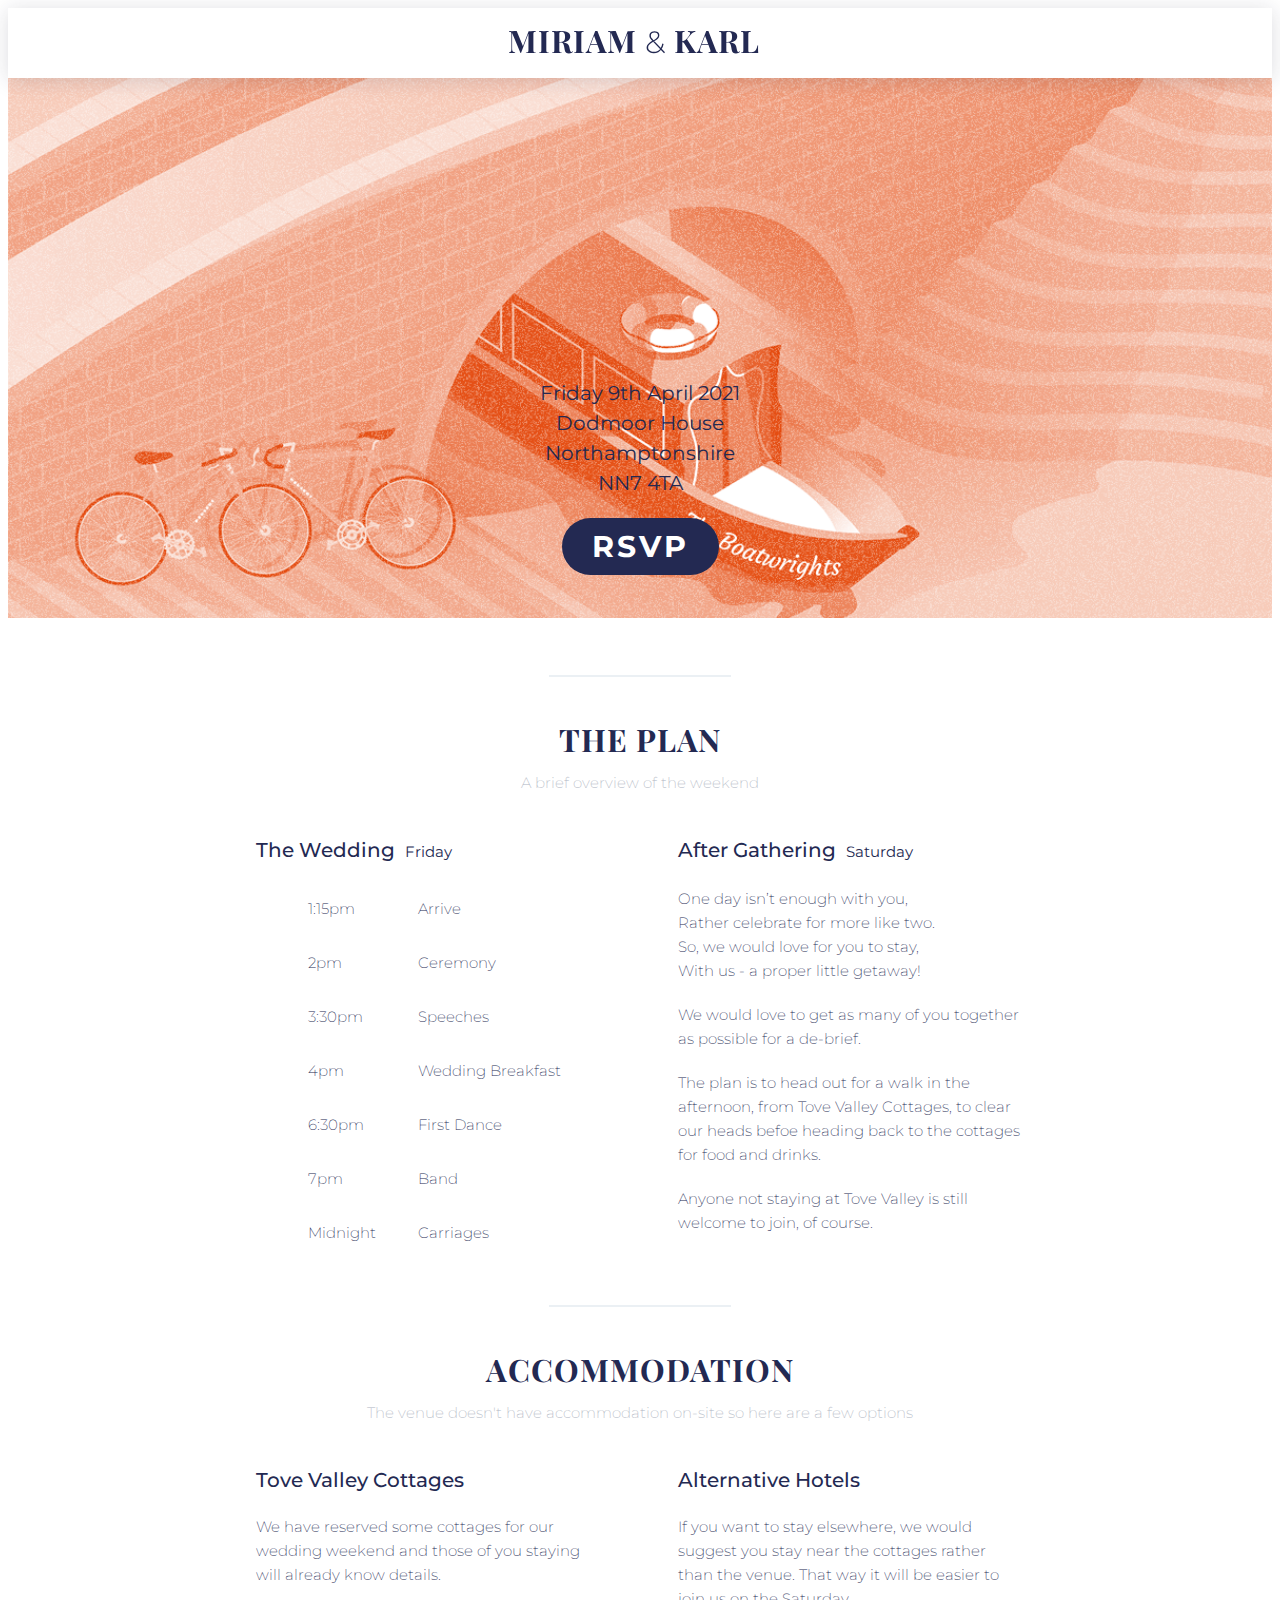
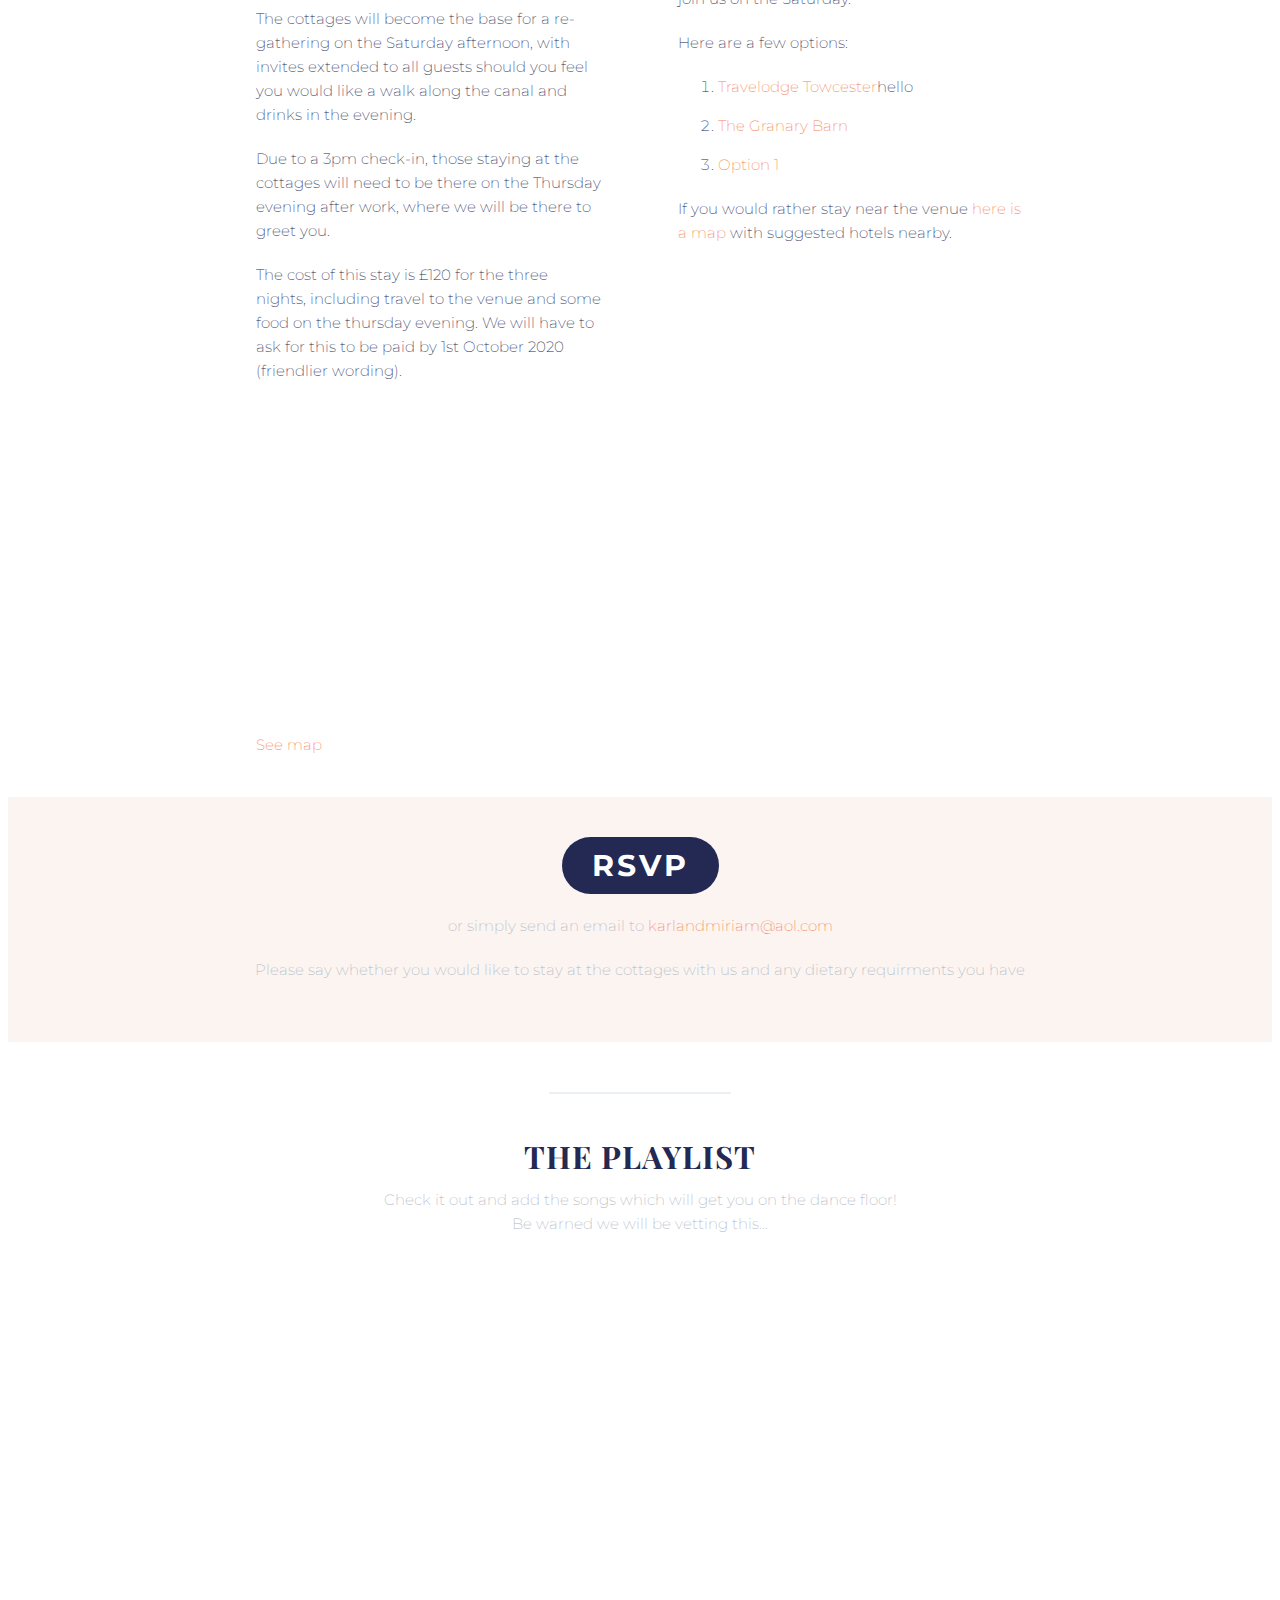
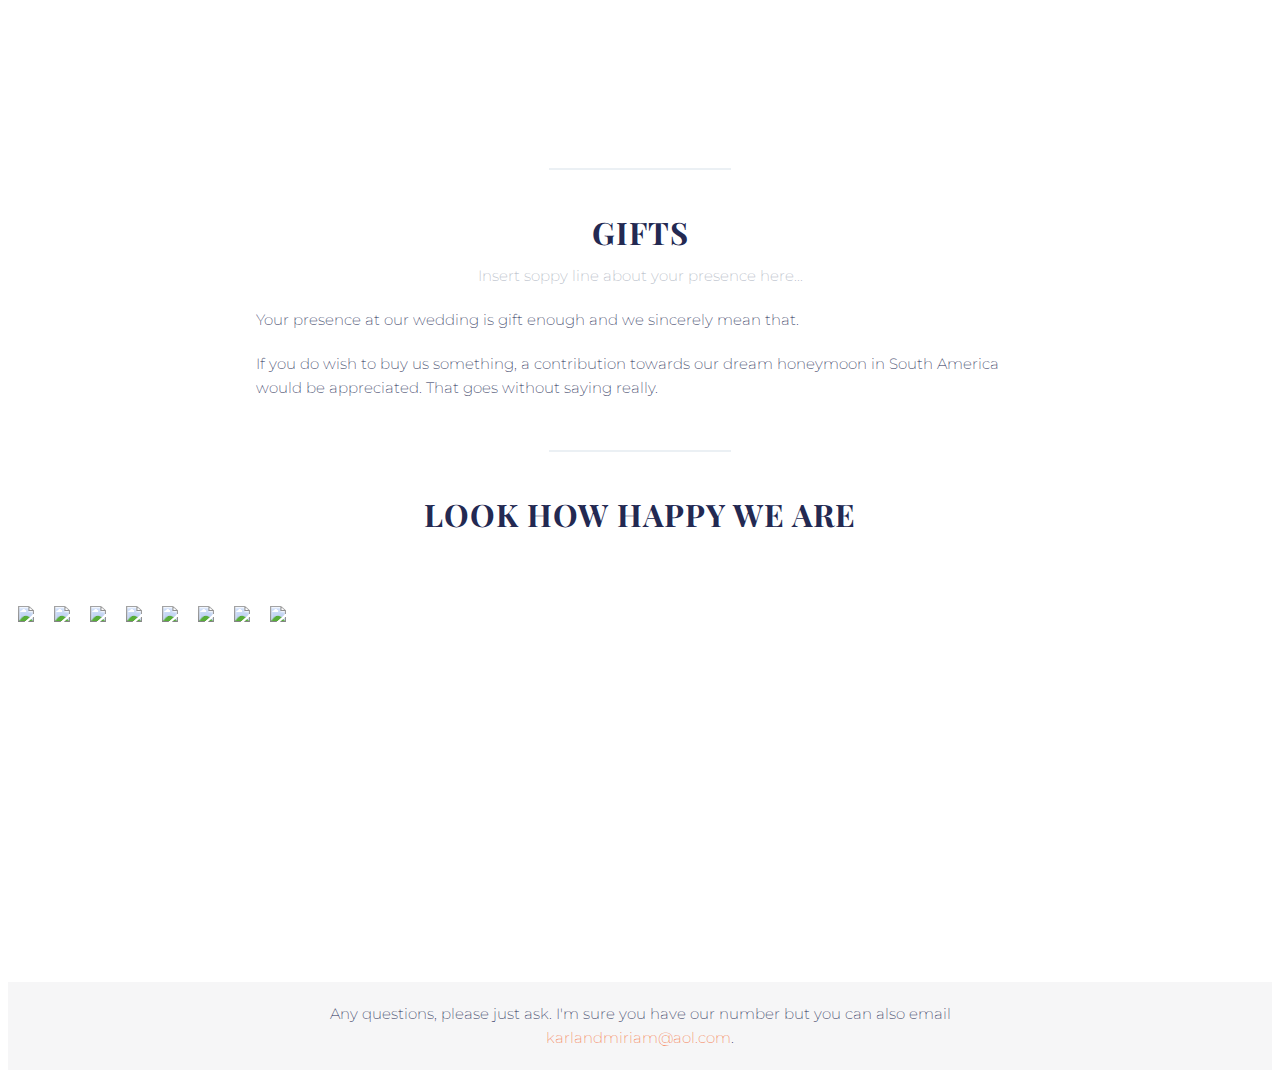
==== commit cfc225da: "Add files via upload" ====
--- a/mimkarlwedding/index.html
+++ b/mimkarlwedding/index.html
@@ -9,20 +9,31 @@
   <body>
 
     <!-- MODAL THANKS -->
-    <div class="thankyou_message">
-    </div>
+
 
     <!-- MODAL WITH FORM -->
     <div id="modal">
       <div id="modal-container">
-        <form class="gform" method="POST" data-email="karlandmiriam@aol.com" action="https://script.google.com/macros/s/AKfycbzeSP77ScG3VAZox0bh2FZ5YtU5H-s4JhUKP76XKqcOpCYN2Yw/exec">
         <div id="modal-header">
           <div class="main-menu-containers"></div>
           <div class="main-menu-containers"><h2>RSVP</h2></div>
           <div class="main-menu-containers"><i id="modal-cross" class="fa fa-times" aria-hidden="true"></i></div>
         </div>
+
+
         <div class="main-content-container">
           <div class="section-containers">
+
+            <div id="thankyou_message">
+              <p></p>
+              <p>Thank you for RSVP-ing to our wedding.</p>
+              <!-- <div id="modal-footer-thanks">
+                <button class="modal-button modal-button-cancel">Close</button>
+              </div> -->
+            </div>
+
+            <form id="RSVP-form" class="gform" method="POST" data-email="karlandmiriam@aol.com" action="https://script.google.com/macros/s/AKfycbzeSP77ScG3VAZox0bh2FZ5YtU5H-s4JhUKP76XKqcOpCYN2Yw/exec">
+
             <div class="form-row">
               <fieldset class="form-field-title pure-group">
                 <label for="FirstName1">First Name *</label><br>
@@ -68,9 +79,10 @@
               </fieldset>
             </div>
             <div id="modal-footer">
-              <div class="two-column-containers pure-group"><button id="modal-button-cancel" Name="Cancel" class="modal-button" value="RD">Regretfully Decline</button></div>
-              <div class="two-column-containers pure-group"><button id="modal-button-confirm" name="Attend" class="modal-button pure-button" value="HA">Happily Attend</button></div>
-            </div>
+              <div class="two-column-containers pure-group"><button id="modal-button-cancel" type='submit' name="Cancel" class="modal-button modal-button-cancel" value="RD">Regretfully Decline</button></div>
+              <div class="two-column-containers pure-group"><button id="modal-button-confirm" type='submit' name="Attend" class="modal-button pure-button" value="HA">Happily Attend</button></div>
+            </div>
+            </form>
             <div id="modal-playlist" class="spotify-playlist">
               <label>While you're here, you can visit our Spotify playlist add any music which will get you on the dancefloor...</label><br>
               <iframe id="modal-playlist" class="spotify-playlist" src="https://open.spotify.com/embed/playlist/4zrevTdUh3MZ0hr7vyFdyW" frameborder="0" allowtransparency="true" allow="encrypted-media"></iframe>
@@ -80,7 +92,6 @@
 
 
       </div>
-      </form>
       <div id="modal-overlay"></div>
     </div>
 
@@ -166,6 +177,15 @@
           <iframe class="spotify-playlist" src="https://open.spotify.com/embed/playlist/4zrevTdUh3MZ0hr7vyFdyW" frameborder="0" allowtransparency="true" allow="encrypted-media"></iframe>
         <!-- </div> -->
     </div>
+    <div class="section-containers">
+      <div class="section-containers">
+        <hr>
+        <h2 class="section-titles">GIFTS</h2>
+        <p class="sub-title-centred">Insert soppy line about your presence here...</p>
+        <p>Your presence at our wedding is gift enough and we sincerely mean that.</p>
+        <p>If you do wish to buy us something, a contribution towards our dream honeymoon in South America would be appreciated. That goes without saying really.</p>
+      </div>
+    </div>
   </div>
   <div class="section-containers">
   <hr>
@@ -193,6 +213,6 @@
   <script src="scripts/modal.js"></script>
   <script src="scripts/ToveMap.js"></script>
   <script src="https://maps.googleapis.com/maps/api/js?key=AIzaSyCocXfV9G1SlwTr33Lajk8lKqqXLWkkqEA&callback=initMap"></script>
-  <!-- <script data-cfasync="false" type="text/javascript" src="scripts/form-submission-handler.js"></script> -->
+  <script data-cfasync="false" type="text/javascript" src="scripts/form-submission-handler.js"></script>
   </body>
 </html>
--- a/mimkarlwedding/css/styles.css
+++ b/mimkarlwedding/css/styles.css
@@ -39,7 +39,7 @@
   /* display: none; */
 }
 
-.thankyou_message {
+#thankyou_message {
   display: none;
 }
 
@@ -113,7 +113,7 @@
 
 #person2 {
   display: none;
-  /* opacity: 0; */
+  opacity: 0;
   transition: opacity 0.4s ease-in-out;
 }
 
@@ -178,6 +178,10 @@
   font-size: 15px;
   font-weight: normal;
   margin-left: 10px;
+}
+
+a, button {
+  cursor: pointer;
 }
 
 a {
@@ -289,7 +293,7 @@
   float: right;
 }
 
-#modal-button-cancel {
+.modal-button-cancel {
   background-color: #aeb4c1;
 }
 
@@ -431,7 +435,7 @@
 }
 
 #modal-playlist {
-  min-height: 213px;
+  min-height: 396px;
 }
 
 .plan-info-timings {
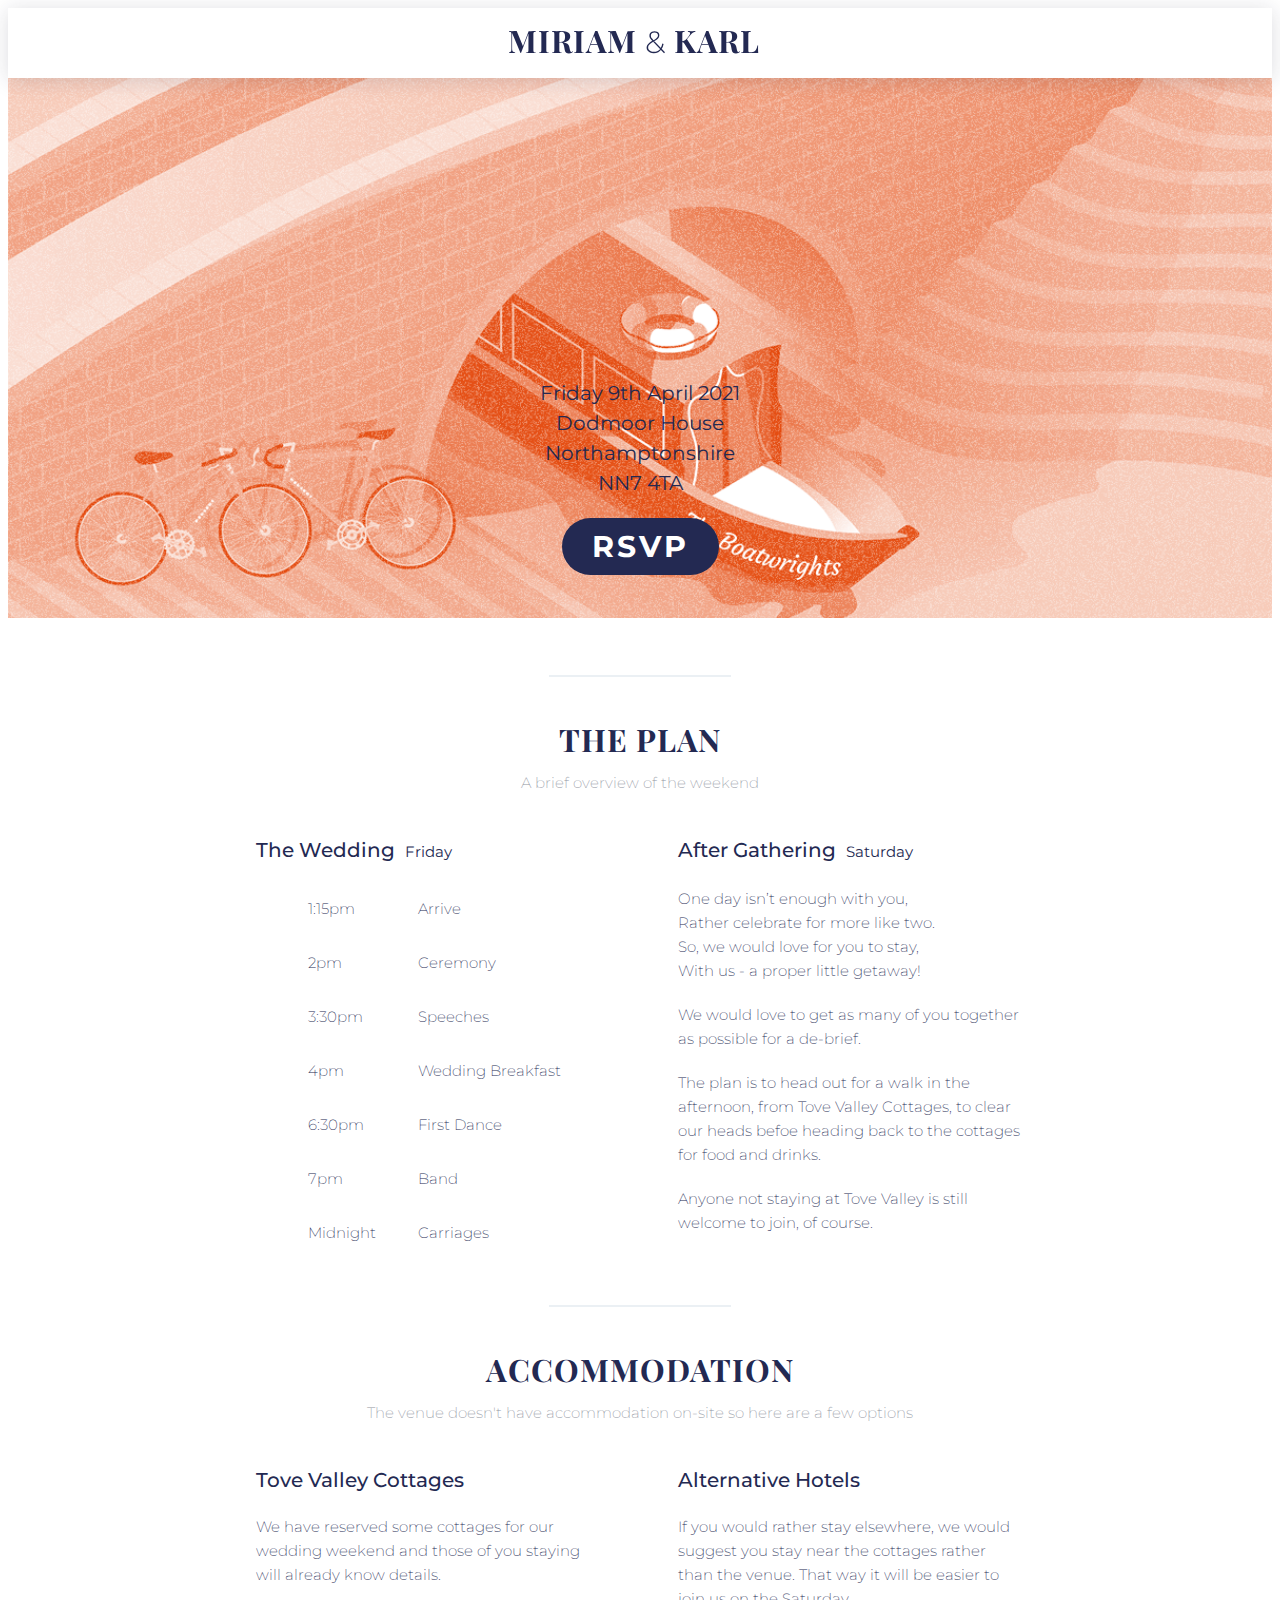
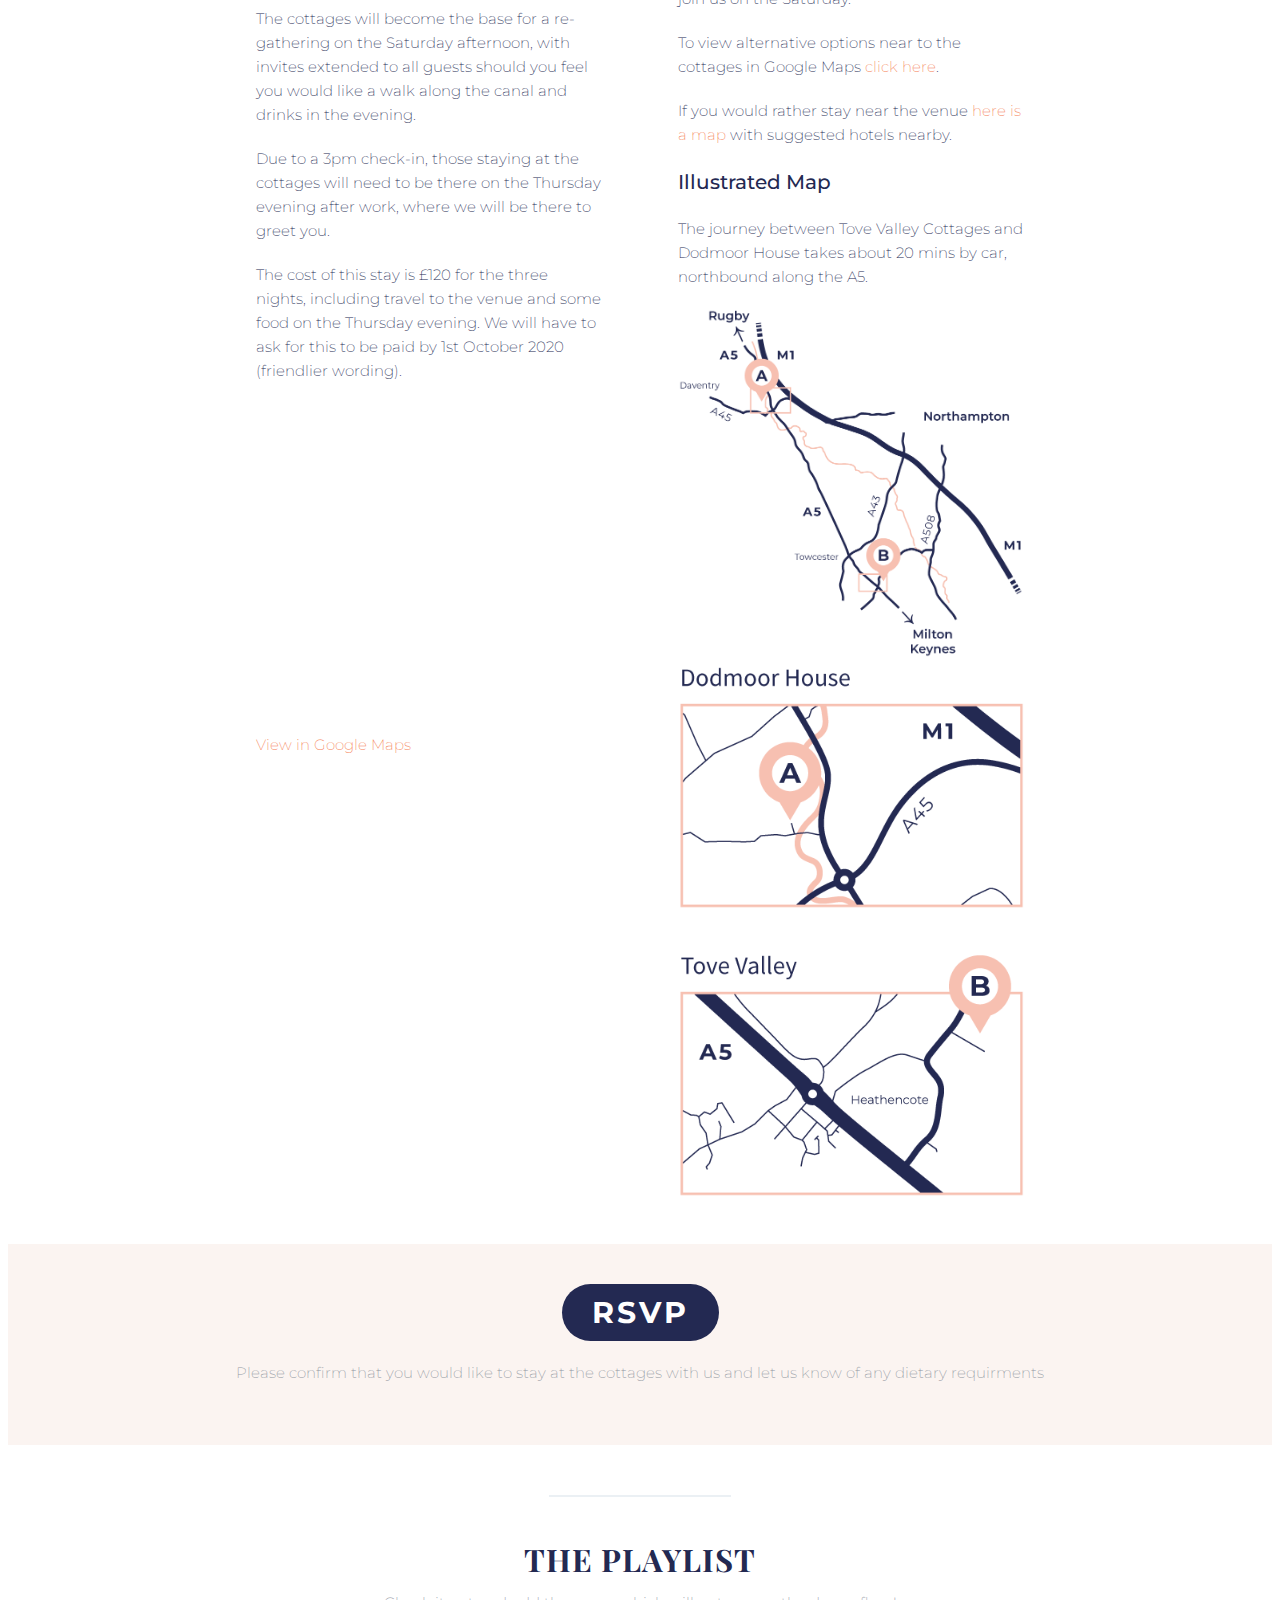
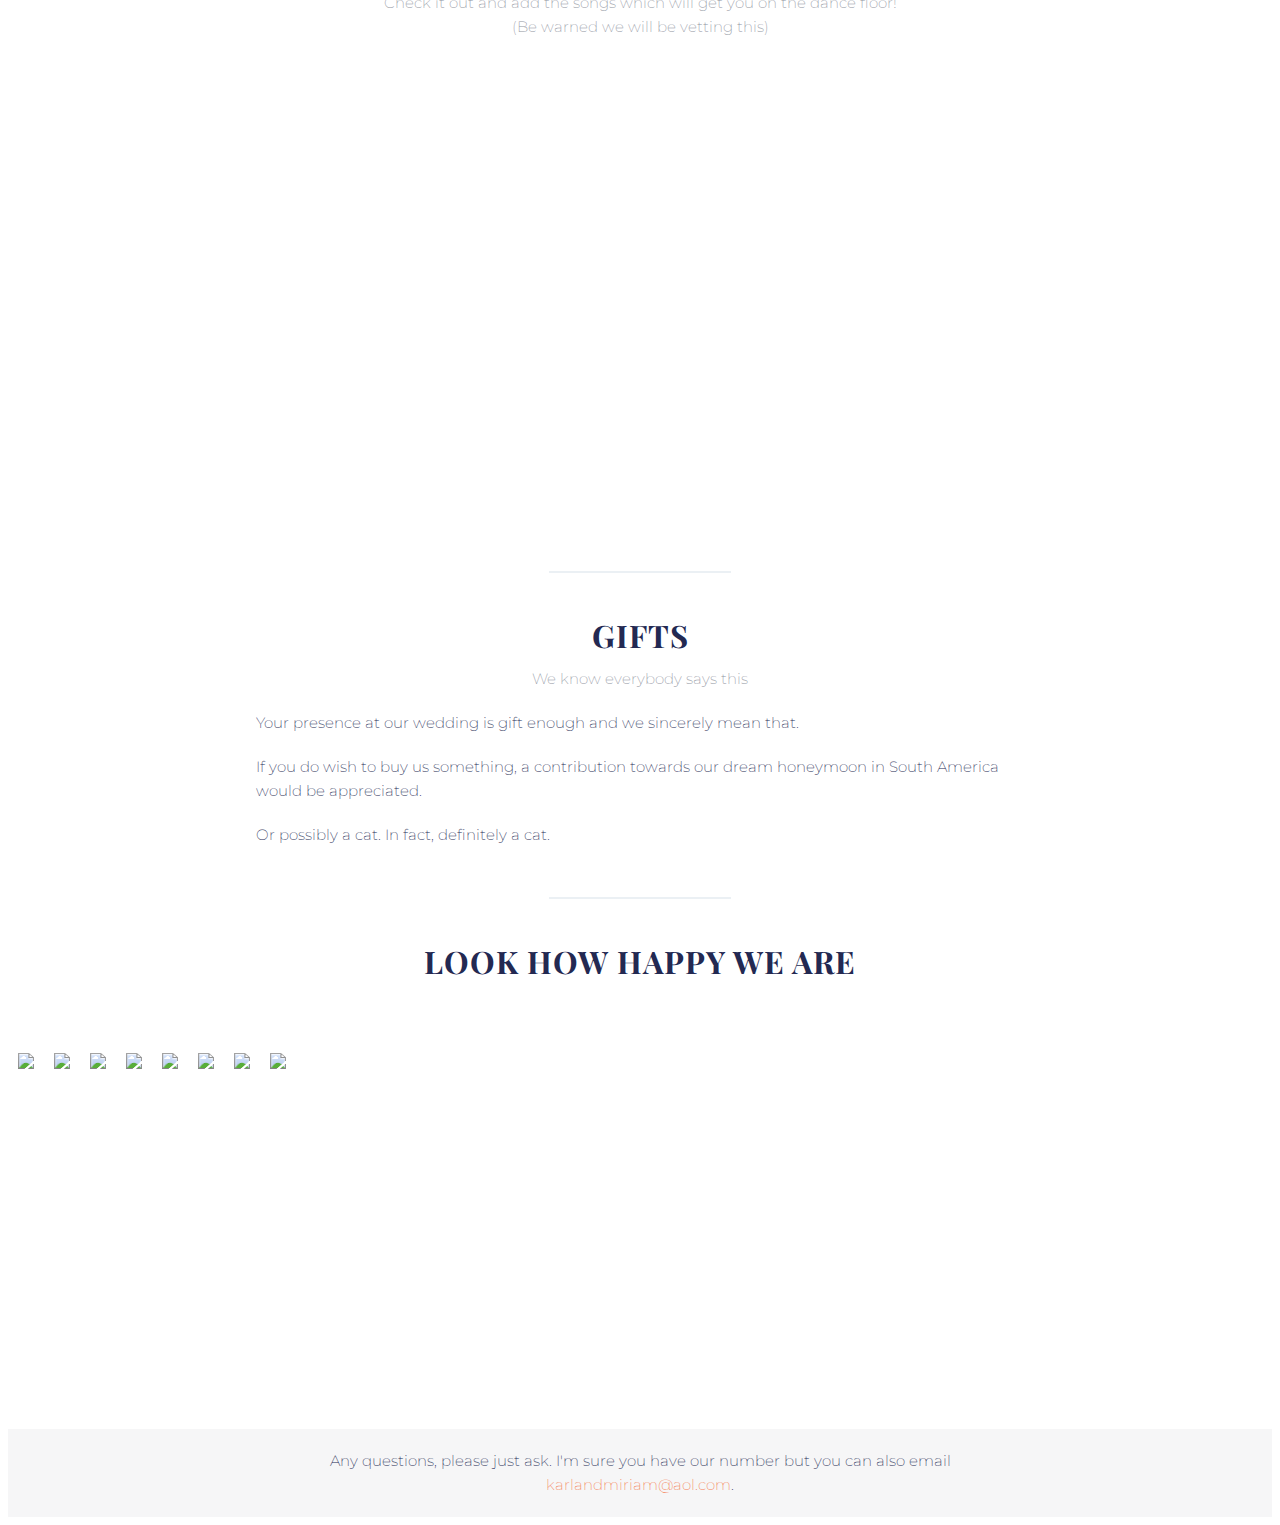
==== commit 4e6cfb12: "Add files via upload" ====
--- a/mimkarlwedding/index.html
+++ b/mimkarlwedding/index.html
@@ -143,19 +143,18 @@
           <p>We have reserved some cottages for our wedding weekend and those of you staying will already know details.</p>
           <p>The cottages will become the base for a re-gathering on the Saturday afternoon, with invites extended to all guests should you feel you would like a walk along the canal and drinks in the evening.</p>
           <p>Due to a 3pm check-in, those staying at the cottages will need to be there on the Thursday evening after work, where we will be there to greet you.</p>
-          <p>The cost of this stay is £120 for the three nights, including travel to the venue and some food on the thursday evening. We will have to ask for this to be paid by 1st October 2020 (friendlier wording).</p>
+          <p>The cost of this stay is £120 for the three nights, including travel to the venue and some food on the Thursday evening. We will have to ask for this to be paid by 1st October 2020 (friendlier wording).</p>
           <div id="tove-valley-map"></div>
-          <a target="_blank" href="https://www.google.com/maps/place/Tove+Valley+Farm+Cottages/@52.1204393,-0.9832647,14z/data=!4m10!3m9!1s0x0:0xd183953bbf5eb57c!5m4!1s2020-04-09!2i2!4m1!1i2!8m2!3d52.1247415!4d-0.963251">See map</a>
+          <a target="_blank" href="https://www.google.com/maps/place/Tove+Valley+Farm+Cottages/@52.1204393,-0.9832647,14z/data=!4m10!3m9!1s0x0:0xd183953bbf5eb57c!5m4!1s2020-04-09!2i2!4m1!1i2!8m2!3d52.1247415!4d-0.963251">View in Google Maps</a>
         </div>
         <div class="plan-info-content"><h3>Alternative Hotels</h3>
-          <p>If you want to stay elsewhere, we would suggest you stay near the cottages rather than the venue. That way it will be easier to join us on the Saturday.</p>
-          <p>Here are a few options:</p>
-          <ol>
-            <li class="body-list-items"><a target="_blank" href="https://www.travelodge.co.uk/hotels/185/Towcester-Silverstone-hotel?WT.tsrc=GHA_Organic&utm_campaign=GHA_Towcester%20Silverstone&utm_medium=GHA_Organic&utm_source=google">Travelodge Towcester</a><span>hello</span></li>
-            <li class="body-list-items"><a target="_blank" href="http://thegranary.woodburcote.co.uk/">The Granary Barn</a></li>
-            <li class="body-list-items"><a target="_blank" href="">Option 1</a></li>
-          </ol>
+          <p>If you would rather stay elsewhere, we would suggest you stay near the cottages rather than the venue. That way it will be easier to join us on the Saturday.</p>
+          <p>To view alternative options near to the cottages in Google Maps <a target="_blank" href="https://www.google.com/maps/search/Hotels/@52.1323933,-1.0255085,12.68z/data=!4m6!2m5!5m3!5m2!1s2020-04-09!2i2!6e3">click here</a>.</p>
           <p>If you would rather stay near the venue <a target="_blank" href="https://www.google.com/maps/place/Dodmoor+House/@52.2452768,-1.1174177,13.38z/data=!4m15!1m6!2m5!1sHotels!5m3!5m2!1s2020-04-09!2i2!3m7!1s0x0:0x5b02fd4a475112b7!5m2!1s2020-04-09!2i2!8m2!3d52.2418211!4d-1.085844">here is a map</a> with suggested hotels nearby.</p>
+          <h3>Illustrated Map</h3>
+          <p>The journey between Tove Valley Cottages and Dodmoor House takes about 20 mins by car, northbound along the A5.</p>
+          <img class="tove-dodmoor-maps" src="images/ToveDodmoorRoads.png">
+          <img class="tove-dodmoor-maps" src="images/ToveDodmoorKey.png">
         </div>
       </div>
 
@@ -164,14 +163,14 @@
   </div>
   <div class="button-container">
     <button id="RSVP-button-2">RSVP</button>
-    <p class="sub-title-centred">or simply send an email to <a href="mailto:karlandmiriam@aol.com?subject=RSVP%20from &body=I would love to stay at Tove Valley Cottages with you both and my dietary requirementsare...">karlandmiriam@aol.com</a></p>
-    <p class="sub-title-centred">Please say whether you would like to stay at the cottages with us and any dietary requirments you have</a></p>
+    <!-- <p class="sub-title-centred">or simply send an email to <a href="mailto:karlandmiriam@aol.com?subject=RSVP%20from &body=I would love to stay at Tove Valley Cottages with you both and my dietary requirementsare...">karlandmiriam@aol.com</a></p> -->
+    <p class="sub-title-centred">Please confirm that you would like to stay at the cottages with us and let us know of any dietary requirments</a></p>
   </div>
   <div class="main-content-container">
     <div class="section-containers">
       <hr>
       <h2 class="section-titles">THE PLAYLIST</h2>
-      <p class="sub-title-centred">Check it out and add the songs which will get you on the dance floor!<br>Be warned we will  be vetting this...</p>
+      <p class="sub-title-centred">Check it out and add the songs which will get you on the dance floor!<br>(Be warned we will be vetting this)</p>
       <!-- <p class="sub-title-centred">Bear in mind we will be vetting them!</p> -->
         <!-- <div id="spotify-playlist-container"> -->
           <iframe class="spotify-playlist" src="https://open.spotify.com/embed/playlist/4zrevTdUh3MZ0hr7vyFdyW" frameborder="0" allowtransparency="true" allow="encrypted-media"></iframe>
@@ -181,9 +180,10 @@
       <div class="section-containers">
         <hr>
         <h2 class="section-titles">GIFTS</h2>
-        <p class="sub-title-centred">Insert soppy line about your presence here...</p>
+        <p class="sub-title-centred">We know everybody says this</p>
         <p>Your presence at our wedding is gift enough and we sincerely mean that.</p>
-        <p>If you do wish to buy us something, a contribution towards our dream honeymoon in South America would be appreciated. That goes without saying really.</p>
+        <p>If you do wish to buy us something, a contribution towards our dream honeymoon in South America would be appreciated.</p>
+        <p>Or possibly a cat. In fact, definitely a cat.</p>
       </div>
     </div>
   </div>
@@ -205,7 +205,7 @@
     <img src="images/MKNYE.jpeg" class="img-carousel">
   </div>
   <footer>
-    <p id="footer-content">Any questions, please just ask. I'm sure you have our number but you can also email <a href="mailto:karlandmiriam@aol.com?subject=RSVP%20from &body=I would love to stay at Tove Valley Cottages with you both and my dietary requirementsare...">karlandmiriam@aol.com</a>.</p>
+    <p id="footer-content">Any questions, please just ask. I'm sure you have our number but you can also email <a href="mailto:karlandmiriam@aol.com?subject=Hello%20from">karlandmiriam@aol.com</a>.</p>
   </footer>
 
   <script src="https://use.fontawesome.com/bb06c15f21.js"></script>
--- a/mimkarlwedding/css/styles.css
+++ b/mimkarlwedding/css/styles.css
@@ -82,6 +82,7 @@
   text-indent: 12px;
   transition: 0.4s;
   font-weight: 200;
+  box-shadow: none !important;
 }
 
 .check-box {
@@ -259,7 +260,7 @@
 
 .sub-title-centred {
   text-align: center;
-  color: #aeb4c1;
+  color: #8f94a0;
 }
 
 button {
@@ -294,7 +295,7 @@
 }
 
 .modal-button-cancel {
-  background-color: #aeb4c1;
+  background-color: #8f94a0;
 }
 
 #modal-button-cancel:hover {
@@ -461,6 +462,10 @@
   margin: 0 10px;
 }
 
+.tove-dodmoor-maps {
+  width: 100%;
+}
+
 #countdown {
   color: #f57d50;
   font-size: 20px;
@@ -549,26 +554,26 @@
 
 .fa-microphone.fa {
   font-size: 30px;
-  /* color: #aeb4c1; */
+
   color: #f2a587;
 }
 
 .fa-blind.fa {
   font-size: 30px;
-  /* color: #aeb4c1; */
+
   color: #f2a587;
 }
 
 .fa-music.fa {
   font-size: 26px;
-  /* color: #aeb4c1; */
+
   color: #f2a587;
 }
 
 .fa-ambulance.fa {
   transform: scaleX(-1);
   font-size: 28px;
-  /* color: #aeb4c1; */
+
   color: #f2a587;
 }
 
@@ -644,7 +649,7 @@
   }
 
   .plan-info-content:first-child {
-    margin: 60px 0 0 0;
+    margin: 0;
   }
 
   .spotify-playlist {
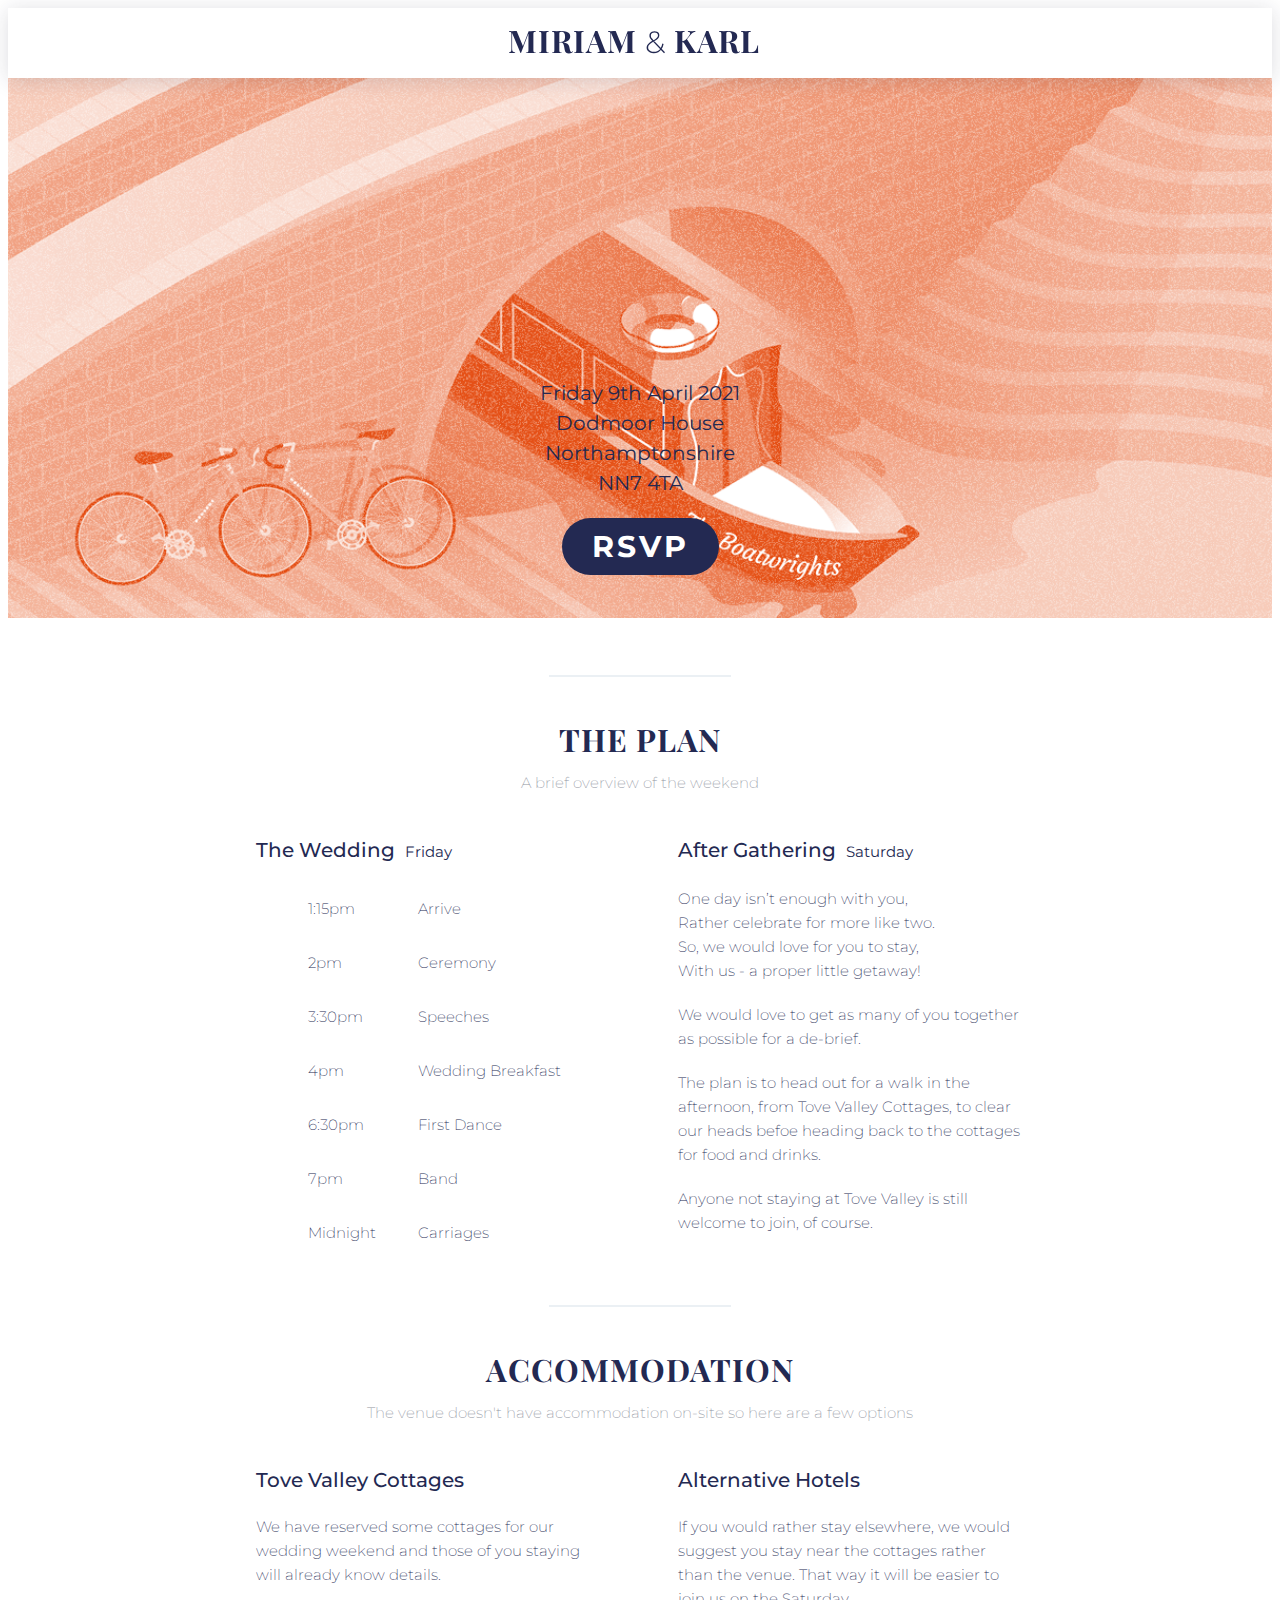
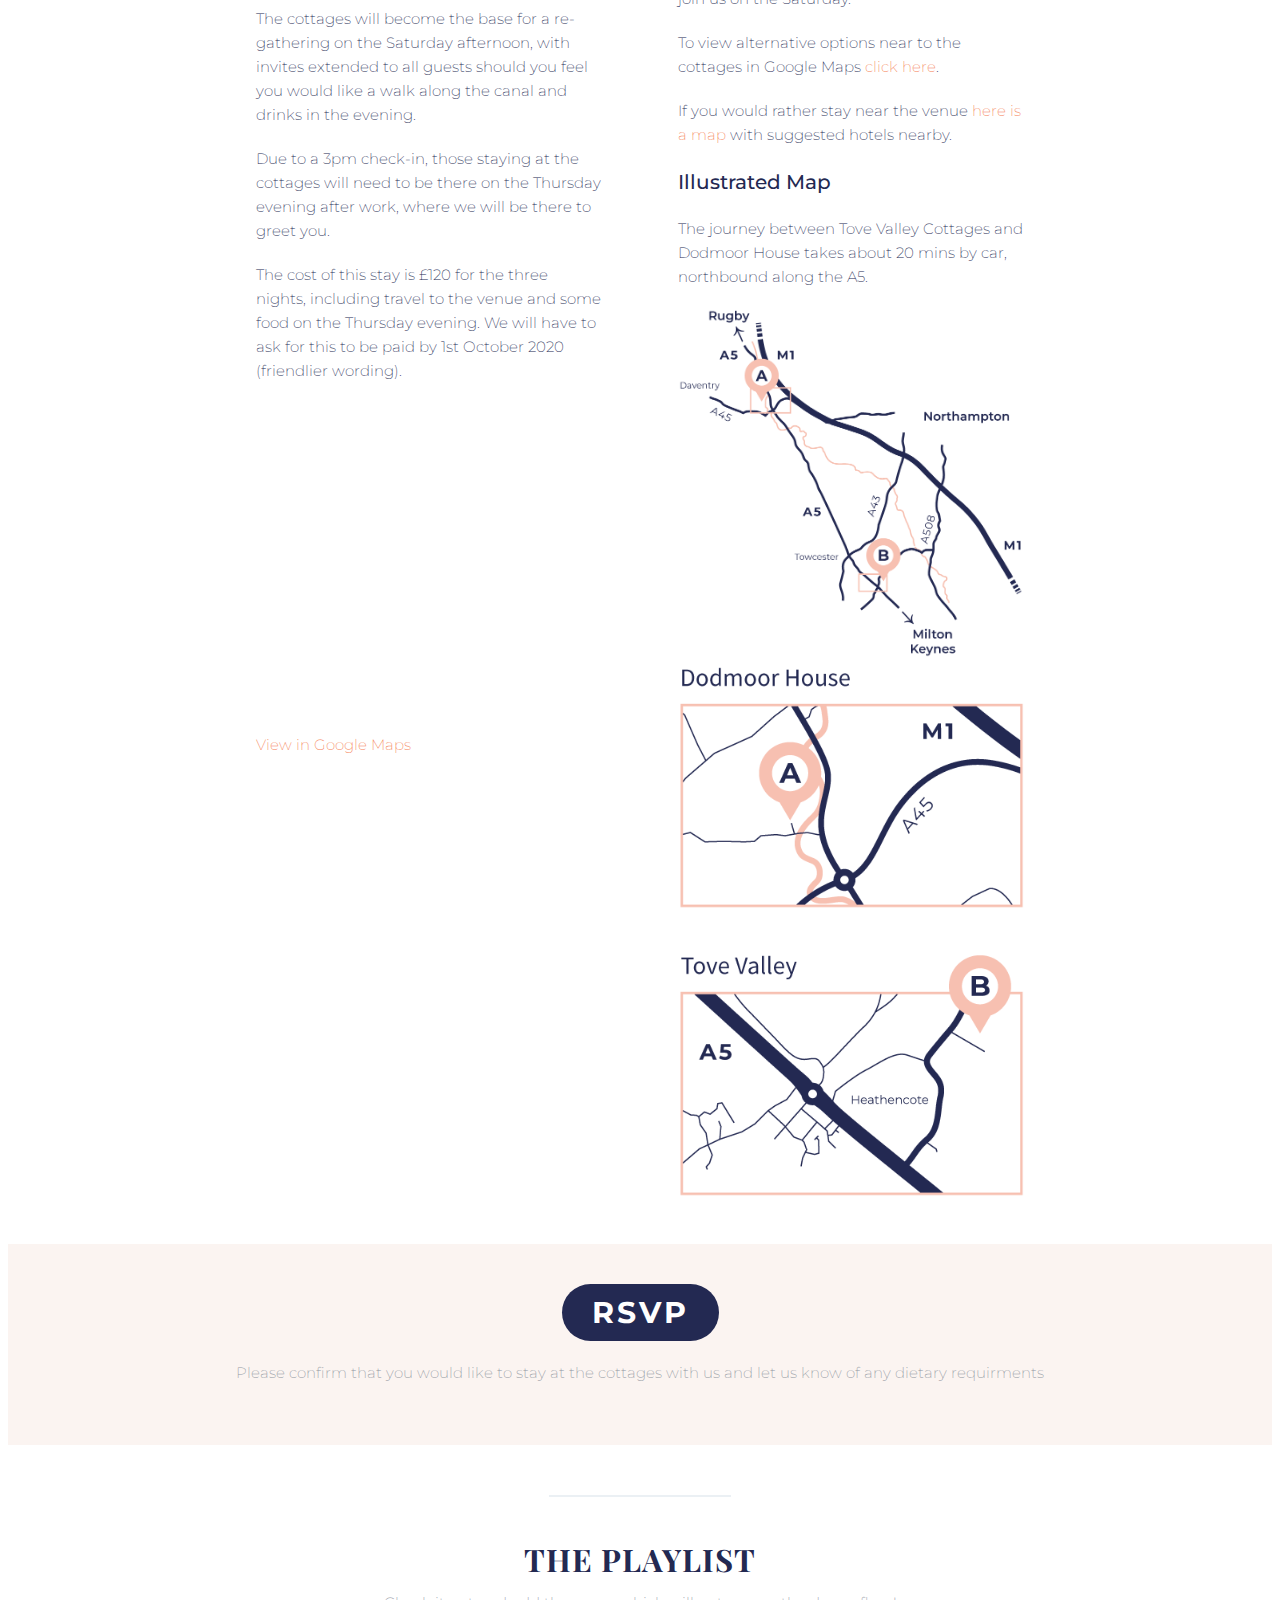
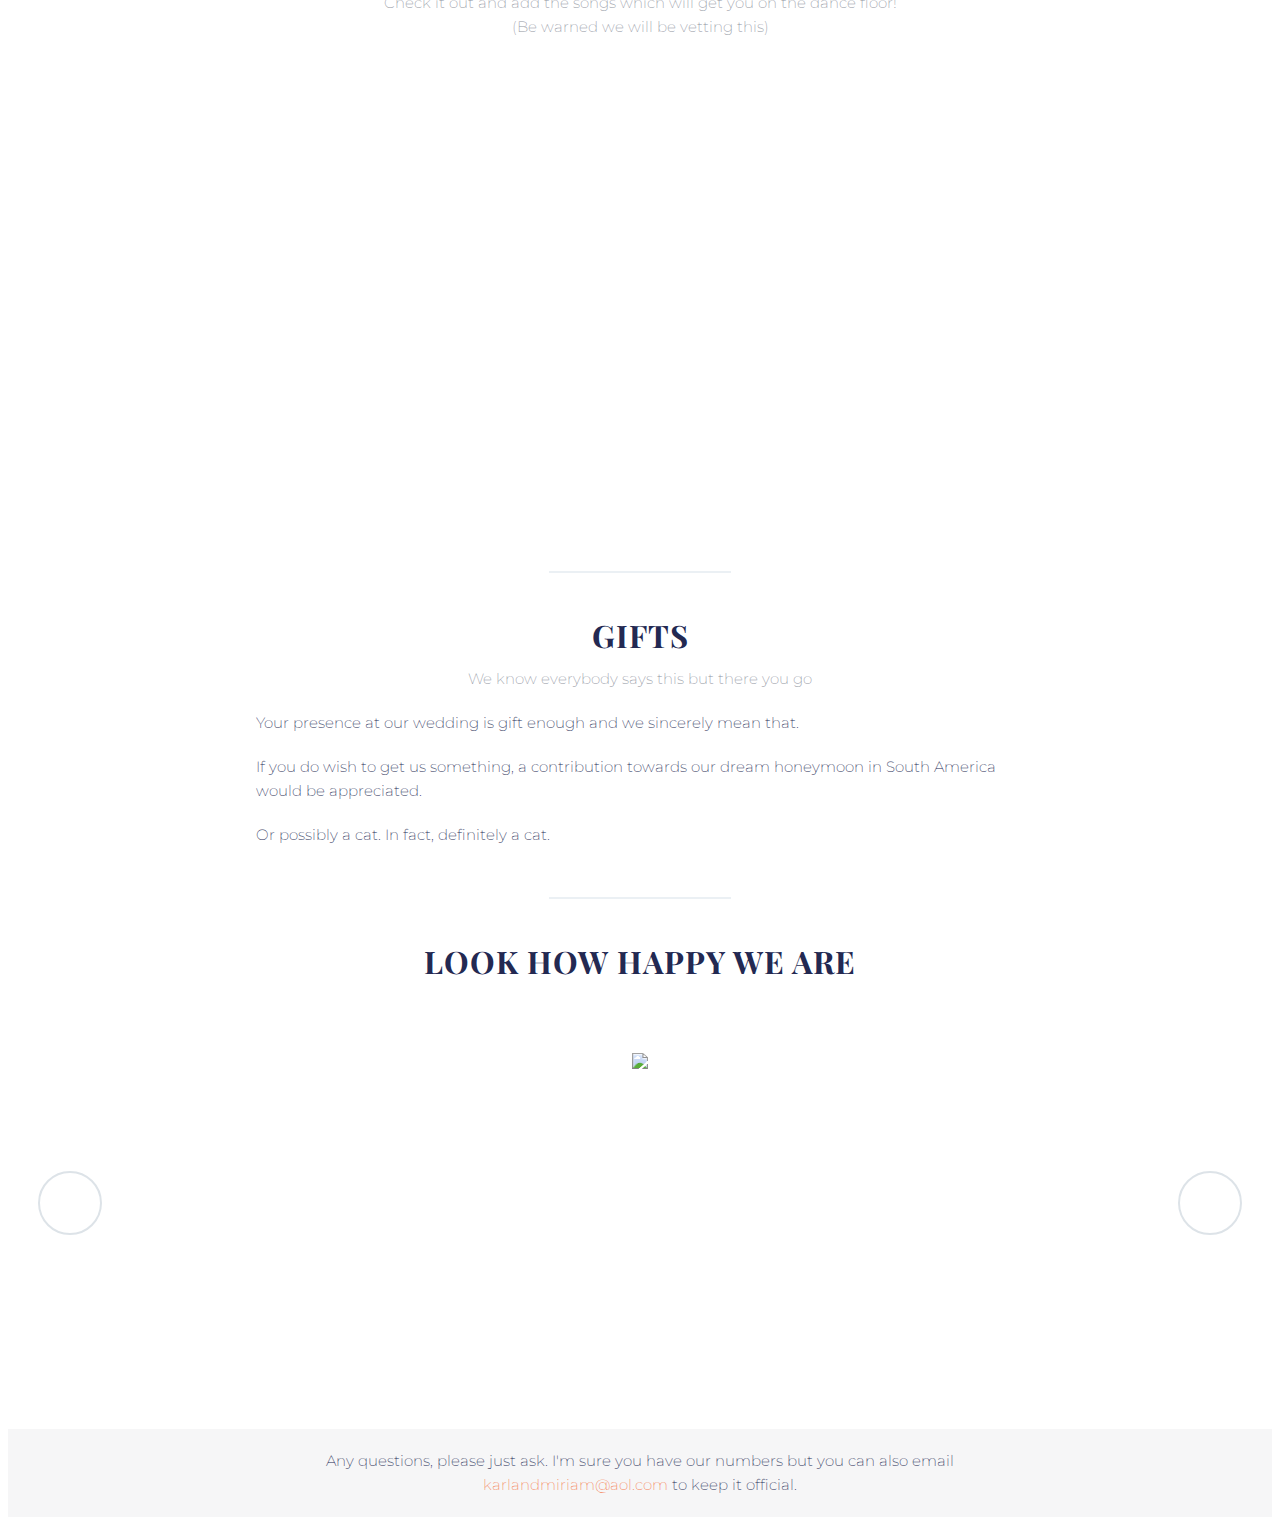
==== commit f85f1b10: "Add files via upload" ====
--- a/mimkarlwedding/index.html
+++ b/mimkarlwedding/index.html
@@ -3,6 +3,7 @@
   <head>
     <meta charset="utf-8" name="viewport" content="width=device-width">
     <title>Mim & Karl's Wedding</title>
+    <script src="https://use.fontawesome.com/bb06c15f21.js"></script>
     <link rel="stylesheet" href="css/normalize.css">
     <link rel="stylesheet" href="css/styles.css">
   </head>
@@ -17,7 +18,7 @@
         <div id="modal-header">
           <div class="main-menu-containers"></div>
           <div class="main-menu-containers"><h2>RSVP</h2></div>
-          <div class="main-menu-containers"><i id="modal-cross" class="fa fa-times" aria-hidden="true"></i></div>
+          <div class="main-menu-containers"><a><i id="modal-cross" class="fa fa-times" aria-hidden="true"></i></a></div>
         </div>
 
 
@@ -61,10 +62,16 @@
               <a id="remove-person-button"><i class="fa fa-minus-circle" aria-hidden="true"></i>RSVP for one</a>
             </div>
             <div class="form-row">
-              <fieldset class="form-field-title pure-group">
-                <input id="Accom" name="Accom" type="checkbox" class="check-box" checked></input>
-                <label for="Accom">I / We would love to join you at Tove Valley Cottages</label>
-              </fieldset>
+              <fieldset class="form-field-title check-box-container">
+                <input id="accom" name="Accom" type="checkbox" checked></input>
+                <label class="checkbox-label" for="accom">I / We would love to join you at Tove Valley Cottages</label>
+              </fieldset>
+              <!-- <fieldset class="form-field-title pure-group check-box-container">
+                <input id="accom" name="Accom" type="checkbox"></input>
+                <span class="checkbox-custom"></span>
+                <label class="checkbox-label" for="accom">I / We would love to join you at Tove Valley Cottages</label>
+              </fieldset> -->
+
             </div>
             <div class="form-row">
               <fieldset class="form-field-title pure-group">
@@ -79,8 +86,8 @@
               </fieldset>
             </div>
             <div id="modal-footer">
-              <div class="two-column-containers pure-group"><button id="modal-button-cancel" type='submit' name="Cancel" class="modal-button modal-button-cancel" value="RD">Regretfully Decline</button></div>
-              <div class="two-column-containers pure-group"><button id="modal-button-confirm" type='submit' name="Attend" class="modal-button pure-button" value="HA">Happily Attend</button></div>
+              <div class="two-column-containers pure-group"><button id="modal-button-cancel" class="modal-button modal-button-cancel" value="RD">Regretfully Decline</button></div>
+              <div class="two-column-containers pure-group"><button id="modal-button-confirm" class="modal-button pure-button" value="HA">Happily Attend</button></div>
             </div>
             </form>
             <div id="modal-playlist" class="spotify-playlist">
@@ -117,13 +124,13 @@
       <p class="sub-title-centred">A brief overview of the weekend</p>
       <div class="content-container">
         <div class="plan-info-content"><h3>The Wedding<span class="h3-sub">Friday</span></h3>
-          <div class="plan-info-timings"><i class="fa fa-bus" aria-hidden="true"></i><span class="plan-time">1:15pm</span><span>Arrive</span></div>
-          <div class="plan-info-timings"><i class="fa fa-life-ring" aria-hidden="true"></i><span class="plan-time">2pm</span><span>Ceremony</span></div>
-          <div class="plan-info-timings"><i class="fa fa-microphone" aria-hidden="true"></i><span class="plan-time">3:30pm</span><span>Speeches</span></div>
-          <div class="plan-info-timings"><i class="fa fa-cutlery" aria-hidden="true"></i><span class="plan-time">4pm</span><span>Wedding Breakfast</span></div>
-          <div class="plan-info-timings"><i class="fa fa-blind" aria-hidden="true"></i><span class="plan-time">6:30pm</span><span>First Dance</span></div>
-          <div class="plan-info-timings"><i class="fa fa-music" aria-hidden="true"></i><span class="plan-time">7pm</span><span>Band</span></div>
-          <div class="plan-info-timings"><i class="fa fa-ambulance" aria-hidden="true"></i><span class="plan-time">Midnight</span><span>Carriages</span></div>
+          <div class="plan-info-timings"><i class="fa fa-bus service-icons" aria-hidden="true"></i><span class="plan-time">1:15pm</span><span>Arrive</span></div>
+          <div class="plan-info-timings"><i class="fa fa-life-ring service-icons" aria-hidden="true"></i><span class="plan-time">2pm</span><span>Ceremony</span></div>
+          <div class="plan-info-timings"><i class="fa fa-microphone service-icons" aria-hidden="true"></i><span class="plan-time">3:30pm</span><span>Speeches</span></div>
+          <div class="plan-info-timings"><i class="fa fa-cutlery service-icons" aria-hidden="true"></i><span class="plan-time">4pm</span><span>Wedding Breakfast</span></div>
+          <div class="plan-info-timings"><i class="fa fa-blind service-icons" aria-hidden="true"></i><span class="plan-time">6:30pm</span><span>First Dance</span></div>
+          <div class="plan-info-timings"><i class="fa fa-music service-icons" aria-hidden="true"></i><span class="plan-time">7pm</span><span>Band</span></div>
+          <div class="plan-info-timings"><i class="fa fa-ambulance service-icons" aria-hidden="true"></i><span class="plan-time">Midnight</span><span>Carriages</span></div>
         </div>
         <div class="plan-info-content"><h3>After Gathering<span class="h3-sub">Saturday</span></h3>
           <p>One day isn’t enough with you,<br>Rather celebrate for more like two.<br>So, we would love for you to stay,<br>With us - a proper little getaway!</p>
@@ -180,9 +187,9 @@
       <div class="section-containers">
         <hr>
         <h2 class="section-titles">GIFTS</h2>
-        <p class="sub-title-centred">We know everybody says this</p>
+        <p class="sub-title-centred">We know everybody says this but there you go</p>
         <p>Your presence at our wedding is gift enough and we sincerely mean that.</p>
-        <p>If you do wish to buy us something, a contribution towards our dream honeymoon in South America would be appreciated.</p>
+        <p>If you do wish to get us something, a contribution towards our dream honeymoon in South America would be appreciated.</p>
         <p>Or possibly a cat. In fact, definitely a cat.</p>
       </div>
     </div>
@@ -195,23 +202,29 @@
   </div>
   </div>
   <div id="img-carousel-container">
-    <img src="images/MKoslo.jpeg" class="img-carousel">
+    <div id="img-carousel-wrapper">
+      <i id="carousel-previous" class="fa fa-chevron-left carousel-controls" aria-hidden="true"></i>
+      <i id="carousel-next" class="fa fa-chevron-right carousel-controls" aria-hidden="true"></i>
+    </div>
+    <img src="images/MKoslo.jpeg" class="img-carousel active">
     <img src="images/MKsmart.jpeg" class="img-carousel">
     <img src="images/Photo 09-02-2020, 18 02 38.jpg" class="img-carousel">
     <img src="images/MKdears.jpeg" class="img-carousel">
+    <img src="images/MKOsloPrint.jpeg" class="img-carousel">
     <img src="images/MKHJ.jpeg" class="img-carousel">
     <img src="images/MKTD.jpeg" class="img-carousel">
     <img src="images/MKwedding.jpeg" class="img-carousel">
     <img src="images/MKNYE.jpeg" class="img-carousel">
   </div>
   <footer>
-    <p id="footer-content">Any questions, please just ask. I'm sure you have our number but you can also email <a href="mailto:karlandmiriam@aol.com?subject=Hello%20from">karlandmiriam@aol.com</a>.</p>
+    <p id="footer-content">Any questions, please just ask. I'm sure you have our numbers but you can also email <a href="mailto:karlandmiriam@aol.com?subject=Hello%20from">karlandmiriam@aol.com</a> to keep it official.</p>
   </footer>
 
-  <script src="https://use.fontawesome.com/bb06c15f21.js"></script>
+
   <script src="scripts/countdown.js"></script>
   <script src="scripts/modal.js"></script>
   <script src="scripts/ToveMap.js"></script>
+  <script src="scripts/carousel.js"></script>
   <script src="https://maps.googleapis.com/maps/api/js?key=AIzaSyCocXfV9G1SlwTr33Lajk8lKqqXLWkkqEA&callback=initMap"></script>
   <script data-cfasync="false" type="text/javascript" src="scripts/form-submission-handler.js"></script>
   </body>
--- a/mimkarlwedding/css/styles.css
+++ b/mimkarlwedding/css/styles.css
@@ -56,11 +56,13 @@
 
 fieldset {
   border: 0;
+  margin: 0;
   padding: 0;
 }
 
 .form-row {
   display: flex;
+  align-items: center;
   flex-wrap: nowrap;
 }
 
@@ -82,18 +84,6 @@
   text-indent: 12px;
   transition: 0.4s;
   font-weight: 200;
-  box-shadow: none !important;
-}
-
-.check-box {
-  width: 40px;
-  /* height: 40px; */
-  /* background-color: #f3f6f9; */
-  /* border: 3px solid #EBF0F4; */
-  /* box-sizing: border-box; */
-  /* border-radius: 6px; */
-  /* margin: 10px 0; */
-  /* transition: 0.4s; */
 }
 
 input:hover {
@@ -107,6 +97,61 @@
   outline: 0;
 }
 
+.check-box-container input {
+  opacity: 0;
+  width: 0;
+  height: 0;
+}
+
+.check-box-container {
+  display: contents;
+  cursor: pointer;
+}
+
+.checkbox-label {
+  position: relative;
+  display: flex;
+  align-items: center;
+  height: 40px;
+  margin-left: 50px;
+}
+
+.checkbox-label:before {
+  margin-left: -50px;
+  position: absolute;
+  height: 40px;
+  min-width: 40px;
+  background-color: #f3f6f9;
+  border: 3px solid #EBF0F4;
+  box-sizing: border-box;
+  border-radius: 6px;
+  /* margin: 10px 0; */
+  transition: 0.4s;
+  content: "";
+}
+
+.checkbox-label:after {
+  margin-left: -50px;
+  position: absolute;
+  left: 13px;
+  top: 5px;
+  width: 9px;
+  height: 17px;
+  border: solid white;
+  border-width: 0 5px 5px 0;
+  transform: rotate(45deg);
+  content: none;
+}
+
+.check-box-container input:checked ~ .checkbox-label:after {
+  content: "";
+}
+
+.check-box-container input:checked ~ .checkbox-label:before {
+  background-color: #232952;
+  border: 3px solid #232952;
+}
+
 ::placeholder {
   color: #8f909a;
   /* margin-left: 15px; */
@@ -131,6 +176,7 @@
 
 #add-person-button-row {
   /* display: flex; */
+  margin-bottom: 15px;
   align-content: center;
   transition: opacity 0.4s ease-in-out;
 }
@@ -146,6 +192,7 @@
 
 #remove-person-button-row {
   display: none;
+  margin-bottom: 15px;
   /* opacity: 0; */
   transition: opacity 0.4s ease-in-out;
 }
@@ -281,6 +328,11 @@
   box-shadow: 0 2px 20px rgba(26, 25, 52, 0.15);
 }
 
+button:disabled {
+  opacity: 0.5;
+  pointer-events: none;
+}
+
 #RSVP-button {
   margin: 20px;
 }
@@ -299,7 +351,7 @@
 }
 
 #modal-button-cancel:hover {
-  background-color: #8a8e9a;
+  background-color: #555865;
 }
 
 footer {
@@ -359,13 +411,13 @@
 }
 
 #modal-footer {
-  display: flex;flex-wrap: nowrap;
-  height: 50px;
+  display: flex;
+  flex-wrap: nowrap;
   margin: 40px 0;
 }
 
 #modal-cross:hover {
-  color: #232952;
+  color: #8f94a0;
 }
 
 .section-titles {
@@ -451,19 +503,39 @@
 }
 
 #img-carousel-container {
-  display: flex;
+  position: relative;
+  display: flex;
+  justify-content: center;
+  align-items: center;
   flex-wrap: nowrap;
-  overflow: scroll;
-  margin: 40px 0;
+  overflow: hidden;
+  margin: 40px 30px;
+}
+
+#img-carousel-wrapper {
+  position: absolute;
+  display: flex;
+  justify-content: space-between;
+  width: 100%;
+  z-index: 500;
 }
 
 .img-carousel {
+  position: absolute;
+  text-align: center;
+  opacity: 0;
   height: 300px;
   margin: 0 10px;
 }
 
+.img-carousel.active {
+  position: relative;
+  opacity: 1;
+}
+
 .tove-dodmoor-maps {
   width: 100%;
+  max-width: 90vw;
 }
 
 #countdown {
@@ -499,15 +571,18 @@
 /* ICONS */
 
 .fa {
+  /* display: flex; */
   width: 32px;
+  text-align: center;
+}
+
+.service-icons {
   margin-right: 20px;
-  text-align: center;
 }
 
 .fa-bars.fa {
   font-size: 22px;
   margin: 0;
-
 }
 
 .fa-arrow-circle-o-down.fa {
@@ -573,8 +648,39 @@
 .fa-ambulance.fa {
   transform: scaleX(-1);
   font-size: 28px;
-
   color: #f2a587;
+}
+
+.fa-chevron-left.fa {
+  font-size: 30px;
+  color: #dde3e8;
+}
+
+.fa-chevron-right.fa {
+  font-size: 30px;
+  color: #dde3e8;
+}
+
+.carousel-controls {
+  display: flex;
+  justify-content: center;
+  align-items: center;
+  width: 60px;
+  height: 60px;
+  border: 2px solid #dde3e8;
+  /* box-sizing: border-box; */
+  border-radius: 40px;
+}
+
+.carousel-controls:hover {
+  color: #cbd1d6;
+  border: 2px solid #cbd1d6;
+}
+
+#carousel-previous {
+}
+
+#carousel-next {
 }
 
 
@@ -652,6 +758,10 @@
     margin: 0;
   }
 
+  .tove-dodmoor-maps {
+    max-width: 90vw;
+  }
+
   .spotify-playlist {
     width: 100%;
   }
@@ -679,10 +789,6 @@
     width: 100%;
   }
 
-  #modal-footer {
-    margin: 100px 0 40px 0;
-  }
-
   .modal-button {
     width: 100%;
     margin: 10px 0;
